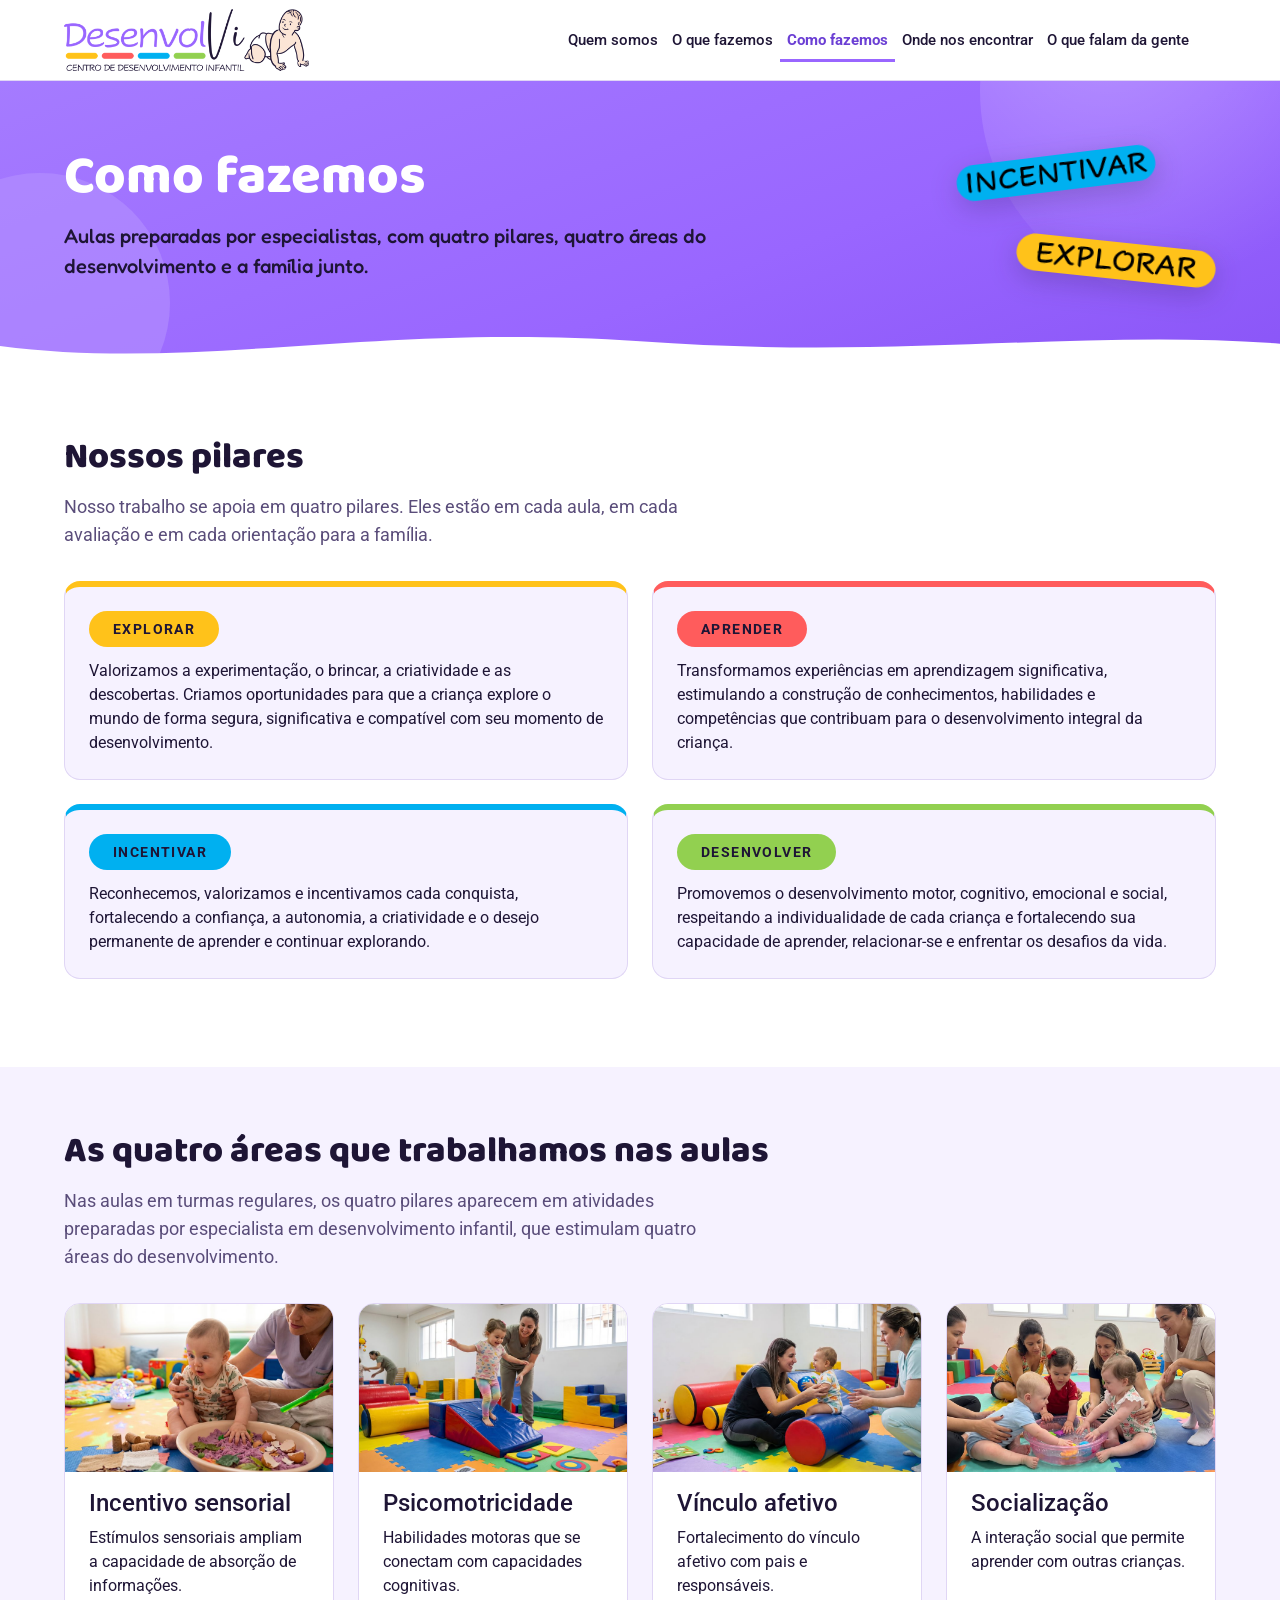
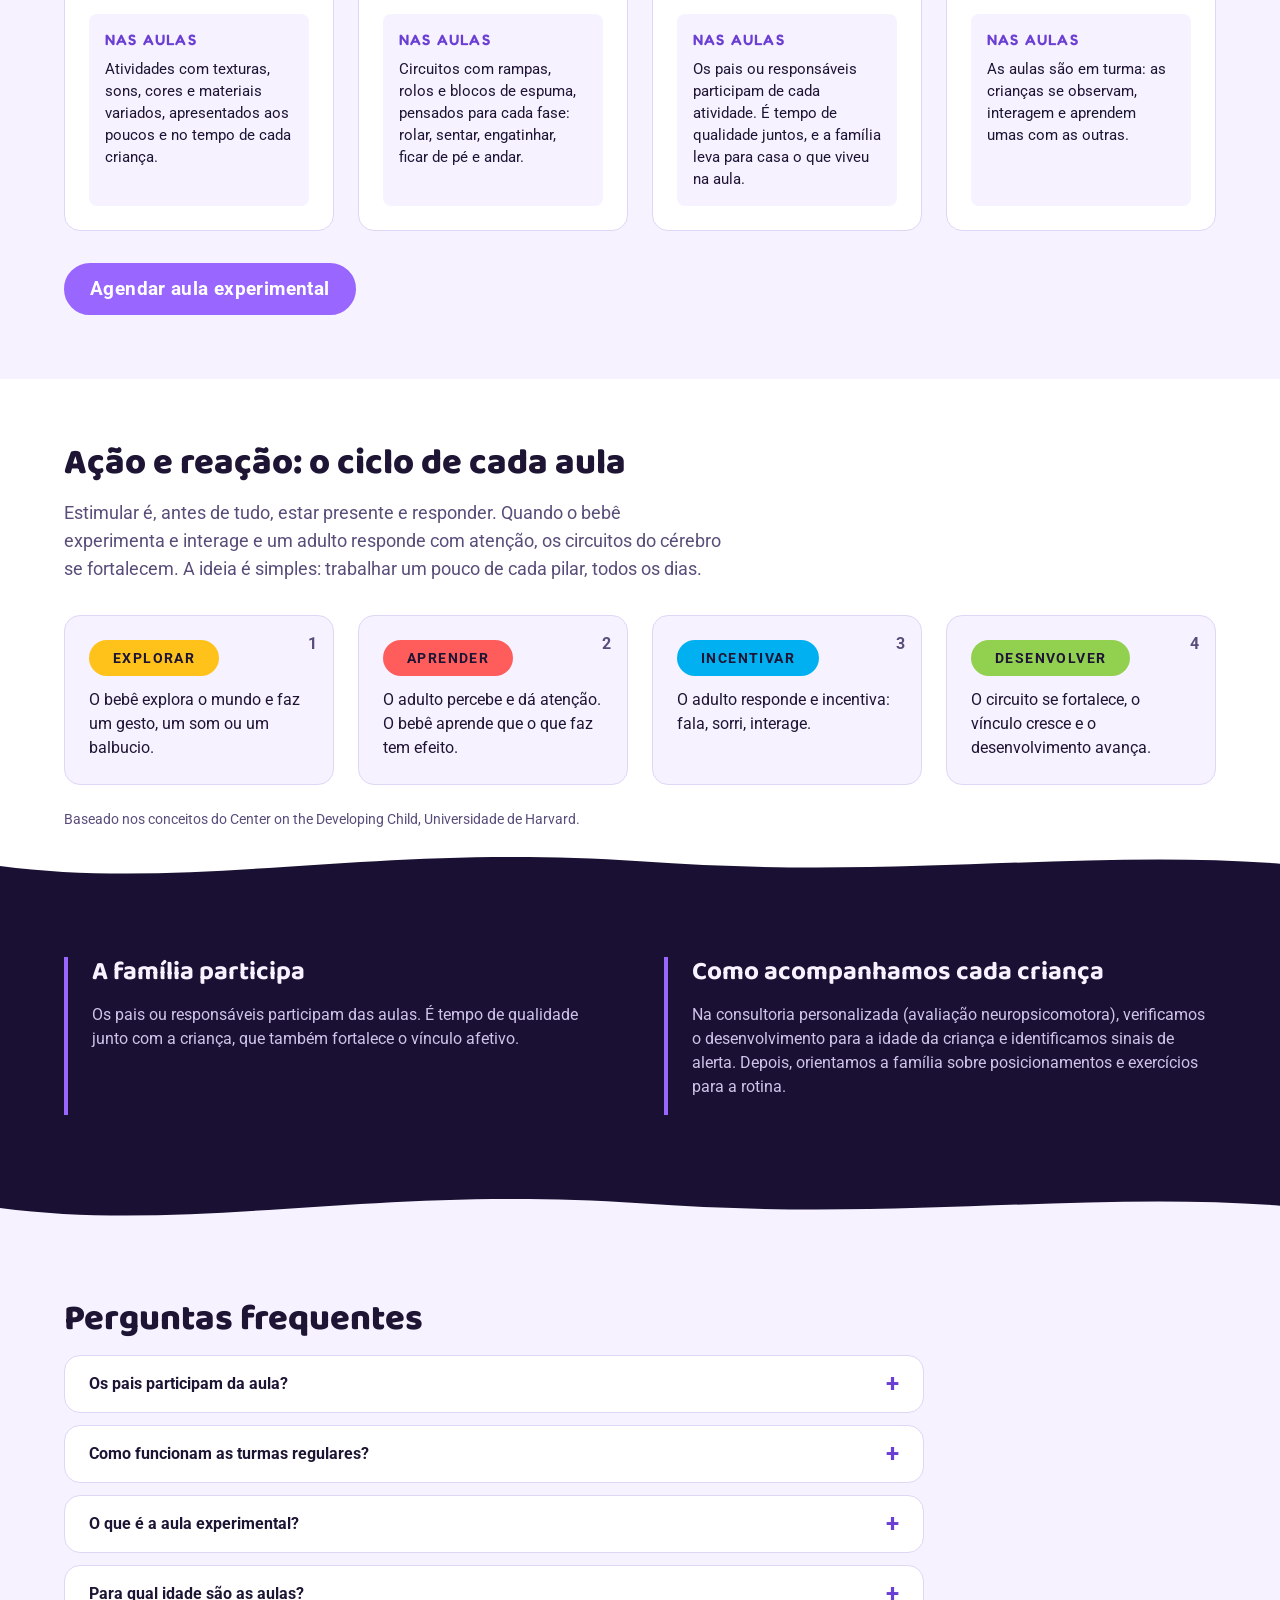
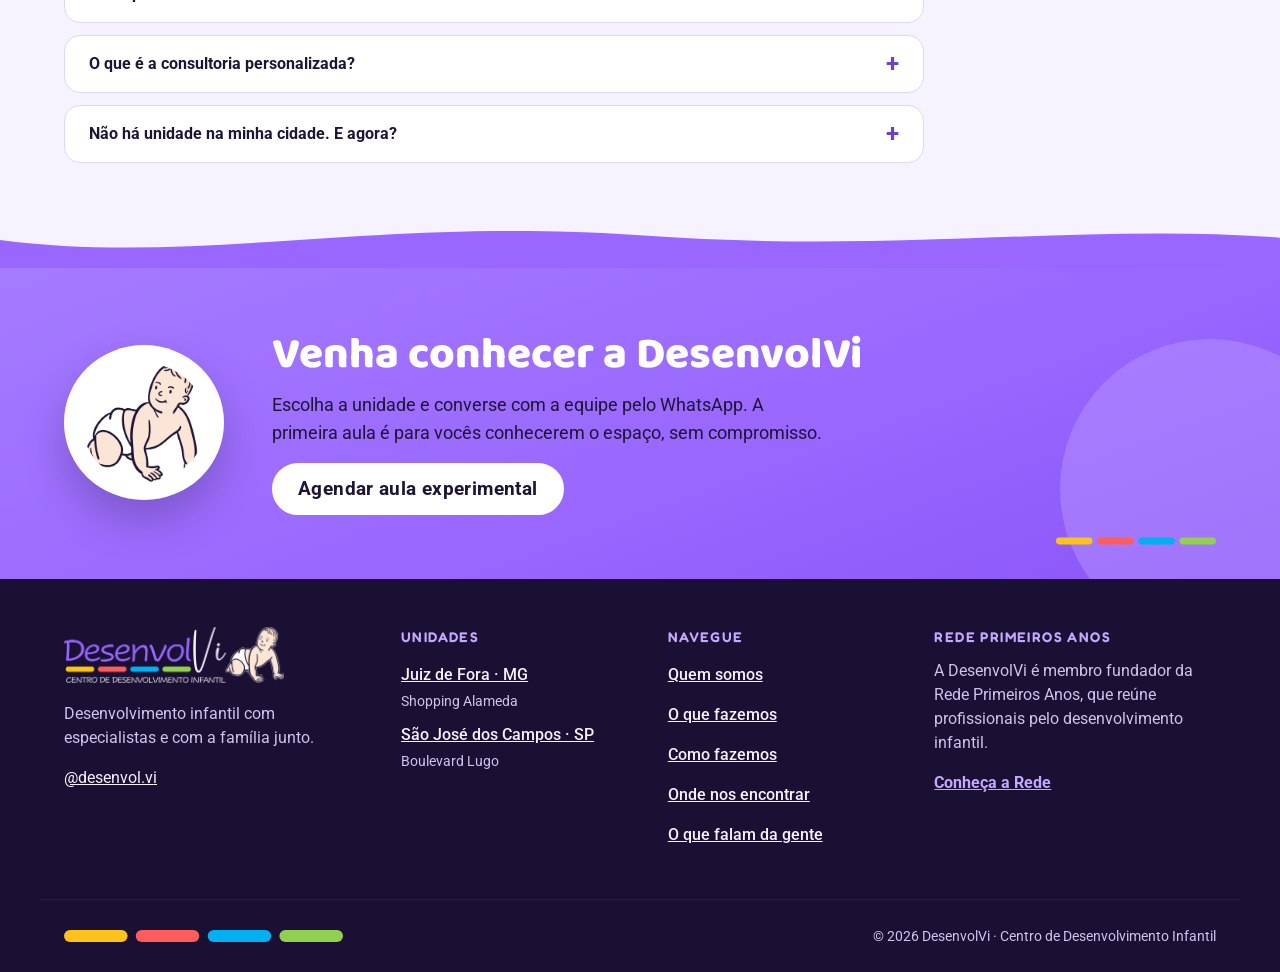
==== como-fazemos.html @ 63ca210c "Site da DesenvolVi: primeira publicação Páginas: início (abertura em vídeo, 1.000 dias, três ideias-" ====
<!doctype html>
<html lang="pt-BR">
<head>
<meta charset="utf-8">
<meta name="viewport" content="width=device-width, initial-scale=1">
<title>Como fazemos · DesenvolVi</title>
<meta name="description" content="Como são as aulas da DesenvolVi: os quatro pilares, as quatro áreas do desenvolvimento, o ciclo de ação e reação, a participação da família e as perguntas frequentes.">
<meta name="theme-color" content="#9966FF">
<meta property="og:type" content="website">
<meta property="og:locale" content="pt_BR">
<meta property="og:title" content="Como fazemos · DesenvolVi">
<meta property="og:description" content="Como são as aulas da DesenvolVi: os quatro pilares, as quatro áreas do desenvolvimento, o ciclo de ação e reação, a participação da família e as perguntas frequentes.">
<meta property="og:image" content="assets/img/icone-app-512.png">
<link rel="icon" href="assets/img/favicon.ico" sizes="any">
<link rel="icon" type="image/png" sizes="32x32" href="assets/img/favicon-32.png">
<link rel="apple-touch-icon" href="assets/img/apple-touch-icon.png">
<link rel="preload" href="assets/fonts/baloo-2-latin-800-normal.woff2" as="font" type="font/woff2" crossorigin>
<link rel="preload" href="assets/fonts/roboto-latin-400-normal.woff2" as="font" type="font/woff2" crossorigin>
<link rel="stylesheet" href="assets/css/style.css?v=3">
</head>
<body>
<a class="pular" href="#conteudo">Pular para o conteúdo</a>
<header class="site-header">
  <div class="wrap hd">
    <a class="marca" href="index.html" aria-label="DesenvolVi, Centro de Desenvolvimento Infantil, página inicial"><img src="assets/img/logo-desenvolvi.png" alt="DesenvolVi, Centro de Desenvolvimento Infantil" width="276" height="70"></a>
    <nav class="menu" id="menu" aria-label="Menu principal">
      <ul><li><a href="quem-somos.html">Quem somos</a></li><li><a href="index.html#servicos">O que fazemos</a></li><li><a href="como-fazemos.html" aria-current="page">Como fazemos</a></li><li><a href="index.html#unidades">Onde nos encontrar</a></li><li><a href="o-que-falam.html">O que falam da gente</a></li></ul>
      <a class="lnk-app" href="#" data-app hidden>Entrar no app</a>
    </nav>
    <div class="hd-acoes">
      <button class="menu-toggle" id="menu-toggle" type="button" aria-controls="menu" aria-expanded="false" aria-label="Abrir menu"><span></span><span></span><span></span></button>
    </div>
  </div>
</header>

<main id="conteudo">
  <section class="pg-topo lilas">
    <span class="decor" aria-hidden="true"><span class="bolha b1"></span><span class="bolha b2"></span></span>
    <div class="wrap pg-topo-in">
      <div>
        <h1>Como fazemos</h1>
        <p class="lead">Aulas preparadas por especialistas, com quatro pilares, quatro áreas do desenvolvimento e a família junto.</p>
      </div>
      <div class="pg-adesivos" aria-hidden="true">
        <img src="assets/img/pilulas/incentivar.svg" alt="" width="190" height="40">
        <img src="assets/img/pilulas/explorar.svg" alt="" width="190" height="40">
      </div>
    </div>
    <svg class="onda o-branco onda-base" viewBox="0 0 1440 96" preserveAspectRatio="none" aria-hidden="true" focusable="false"><path d="M0,48 C220,92 420,8 720,40 C1010,72 1220,18 1440,44 L1440,96 L0,96 Z" fill="currentColor"/></svg>
  </section>

  <section class="secao">
    <div class="wrap">
      <h2>Nossos pilares</h2>
      <p class="intro-sec">Nosso trabalho se apoia em quatro pilares. Eles estão em cada aula, em cada avaliação e em cada orientação para a família.</p>
      <div class="grade g2"><article class="cartao pilar-longo c-explorar"><h3><span class="pilula pl-explorar">EXPLORAR</span></h3><p>Valorizamos a experimentação, o brincar, a criatividade e as descobertas. Criamos oportunidades para que a criança explore o mundo de forma segura, significativa e compatível com seu momento de desenvolvimento.</p></article><article class="cartao pilar-longo c-aprender"><h3><span class="pilula pl-aprender">APRENDER</span></h3><p>Transformamos experiências em aprendizagem significativa, estimulando a construção de conhecimentos, habilidades e competências que contribuam para o desenvolvimento integral da criança.</p></article><article class="cartao pilar-longo c-incentivar"><h3><span class="pilula pl-incentivar">INCENTIVAR</span></h3><p>Reconhecemos, valorizamos e incentivamos cada conquista, fortalecendo a confiança, a autonomia, a criatividade e o desejo permanente de aprender e continuar explorando.</p></article><article class="cartao pilar-longo c-desenvolver"><h3><span class="pilula pl-desenvolver">DESENVOLVER</span></h3><p>Promovemos o desenvolvimento motor, cognitivo, emocional e social, respeitando a individualidade de cada criança e fortalecendo sua capacidade de aprender, relacionar-se e enfrentar os desafios da vida.</p></article></div>
    </div>
  </section>

  <section class="secao suave" id="areas">
    <div class="wrap">
      <h2>As quatro áreas que trabalhamos nas aulas</h2>
      <p class="intro-sec">Nas aulas em turmas regulares, os quatro pilares aparecem em atividades preparadas por especialista em desenvolvimento infantil, que estimulam quatro áreas do desenvolvimento.</p>
      <div class="grade g4 areas"><article class="cartao area"><figure class="area-foto" data-foto="sensorial"></figure><h3>Incentivo sensorial</h3><p>Estímulos sensoriais ampliam a capacidade de absorção de informações.</p><div class="nas-aulas"><p class="nas-aulas-tit">Nas aulas</p><p>Atividades com texturas, sons, cores e materiais variados, apresentados aos poucos e no tempo de cada criança.</p></div></article><article class="cartao area"><figure class="area-foto" data-foto="psicomotor"></figure><h3>Psicomotricidade</h3><p>Habilidades motoras que se conectam com capacidades cognitivas.</p><div class="nas-aulas"><p class="nas-aulas-tit">Nas aulas</p><p>Circuitos com rampas, rolos e blocos de espuma, pensados para cada fase: rolar, sentar, engatinhar, ficar de pé e andar.</p></div></article><article class="cartao area"><figure class="area-foto" data-foto="afetivo"></figure><h3>Vínculo afetivo</h3><p>Fortalecimento do vínculo afetivo com pais e responsáveis.</p><div class="nas-aulas"><p class="nas-aulas-tit">Nas aulas</p><p>Os pais ou responsáveis participam de cada atividade. É tempo de qualidade juntos, e a família leva para casa o que viveu na aula.</p></div></article><article class="cartao area"><figure class="area-foto" data-foto="social"></figure><h3>Socialização</h3><p>A interação social que permite aprender com outras crianças.</p><div class="nas-aulas"><p class="nas-aulas-tit">Nas aulas</p><p>As aulas são em turma: as crianças se observam, interagem e aprendem umas com as outras.</p></div></article></div>
      <p class="sec-acao"><a class="btn btn-primary" href="index.html#unidades" data-agendar="experimental" data-evento="cta_areas">Agendar aula experimental</a></p>
    </div>
  </section>

  <section class="secao">
    <div class="wrap">
      <h2>Ação e reação: o ciclo de cada aula</h2>
      <p class="intro-sec">Estimular é, antes de tudo, estar presente e responder. Quando o bebê experimenta e interage e um adulto responde com atenção, os circuitos do cérebro se fortalecem. A ideia é simples: trabalhar um pouco de cada pilar, todos os dias.</p>
      <ol class="ciclo"><li><span class="pilula pl-explorar">EXPLORAR</span><p>O bebê explora o mundo e faz um gesto, um som ou um balbucio.</p></li><li><span class="pilula pl-aprender">APRENDER</span><p>O adulto percebe e dá atenção. O bebê aprende que o que faz tem efeito.</p></li><li><span class="pilula pl-incentivar">INCENTIVAR</span><p>O adulto responde e incentiva: fala, sorri, interage.</p></li><li><span class="pilula pl-desenvolver">DESENVOLVER</span><p>O circuito se fortalece, o vínculo cresce e o desenvolvimento avança.</p></li></ol>
      <p class="fonte">Baseado nos conceitos do Center on the Developing Child, Universidade de Harvard.</p>
    </div>
  </section>

  <section class="escuro">
    <svg class="onda o-escuro onda-topo" viewBox="0 0 1440 96" preserveAspectRatio="none" aria-hidden="true" focusable="false"><path d="M0,48 C220,92 420,8 720,40 C1010,72 1220,18 1440,44 L1440,96 L0,96 Z" fill="currentColor"/></svg>
    <div class="wrap secao-in"><div class="grade g2 sem-cartao">
      <article>
        <h2 class="h3">A família participa</h2>
        <p>Os pais ou responsáveis participam das aulas. É tempo de qualidade junto com a criança, que também fortalece o vínculo afetivo.</p>
      </article>
      <article>
        <h2 class="h3">Como acompanhamos cada criança</h2>
        <p>Na consultoria personalizada (avaliação neuropsicomotora), verificamos o desenvolvimento para a idade da criança e identificamos sinais de alerta. Depois, orientamos a família sobre posicionamentos e exercícios para a rotina.</p>
      </article>
    </div></div>
    <svg class="onda o-suave onda-base" viewBox="0 0 1440 96" preserveAspectRatio="none" aria-hidden="true" focusable="false"><path d="M0,48 C220,92 420,8 720,40 C1010,72 1220,18 1440,44 L1440,96 L0,96 Z" fill="currentColor"/></svg>
  </section>

  <section class="secao suave">
    <div class="wrap">
      <h2>Perguntas frequentes</h2>
      <div class="faqs"><details class="faq"><summary>Os pais participam da aula?</summary><p>Sim. A proposta é tempo de qualidade da criança junto com seus pais ou responsáveis, o que também fortalece o vínculo afetivo.</p></details><details class="faq"><summary>Como funcionam as turmas regulares?</summary><p>São aulas em turmas, conduzidas por especialista em desenvolvimento infantil, que trabalham as quatro áreas: incentivo sensorial, psicomotricidade, vínculo afetivo e socialização. Fale com a unidade para saber turmas, dias e horários.</p></details><details class="faq"><summary>O que é a aula experimental?</summary><p>É a primeira aula, para vocês conhecerem o espaço, a especialista e a dinâmica das aulas antes de escolher a turma regular. Não há compromisso.</p></details><details class="faq"><summary>Para qual idade são as aulas?</summary><p>O foco é a primeira infância, com ênfase nos primeiros anos de vida. Fale com a unidade para saber as turmas disponíveis para a idade do seu filho.</p></details><details class="faq"><summary>O que é a consultoria personalizada?</summary><p>É a avaliação neuropsicomotora: verificamos se o desenvolvimento está de acordo com a idade da criança, identificamos sinais de alerta e orientamos a família sobre exercícios e posicionamentos para a rotina.</p></details><details class="faq"><summary>Não há unidade na minha cidade. E agora?</summary><p>Por enquanto, a DesenvolVi está nas cidades listadas em Onde nos encontrar. Fale com a gente pelo WhatsApp para saber das novidades.</p></details></div>
    </div>
  </section>

  <section class="cta-final lilas">
    <svg class="onda o-lilas onda-topo" viewBox="0 0 1440 96" preserveAspectRatio="none" aria-hidden="true" focusable="false"><path d="M0,48 C220,92 420,8 720,40 C1010,72 1220,18 1440,44 L1440,96 L0,96 Z" fill="currentColor"/></svg>
    <span class="decor" aria-hidden="true"><span class="bolha b3"></span></span>
    <div class="wrap cta-in">
      <img class="cta-bebe" src="assets/img/bebe.png" alt="" width="220" height="210" loading="lazy">
      <div>
        <h2>Venha conhecer a DesenvolVi</h2>
        <p>Escolha a unidade e converse com a equipe pelo WhatsApp. A primeira aula é para vocês conhecerem o espaço, sem compromisso.</p>
        <a class="btn btn-claro" href="index.html#unidades" data-agendar="experimental" data-evento="cta_final">Agendar aula experimental</a>
      </div>
      <img class="faixa cta-faixa" src="assets/img/faixa.svg" alt="" width="200" height="12">
    </div>
  </section>
</main>

<footer class="site-footer">
  <div class="wrap ft">
    <div class="ft-marca">
      <img src="assets/img/logo-desenvolvi-escuro.png" alt="DesenvolVi, Centro de Desenvolvimento Infantil" width="276" height="70" loading="lazy">
      <p>Desenvolvimento infantil com especialistas e com a família junto.</p>
      <p><a href="#" data-instagram data-usuario>Instagram</a></p>
    </div>
    <div>
      <h2 class="ft-tit">Unidades</h2>
      <ul class="ft-lista" data-unidades="rodape"></ul>
    </div>
    <div>
      <h2 class="ft-tit">Navegue</h2>
      <ul class="ft-lista"><li><a href="quem-somos.html">Quem somos</a></li><li><a href="index.html#servicos">O que fazemos</a></li><li><a href="como-fazemos.html">Como fazemos</a></li><li><a href="index.html#unidades">Onde nos encontrar</a></li><li><a href="o-que-falam.html">O que falam da gente</a></li></ul>
      <p><a href="#" data-app hidden>Entrar no app</a></p>
    </div>
    <div class="ft-rede">
      <h2 class="ft-tit">Rede Primeiros Anos</h2>
      <p>A DesenvolVi é membro fundador da Rede Primeiros Anos, que reúne profissionais pelo desenvolvimento infantil.</p>
      <p><a href="#" data-rede>Conheça a Rede</a></p>
    </div>
  </div>
  <div class="wrap ft-base">
    <img class="faixa" src="assets/img/faixa.svg" alt="" width="200" height="12">
    <p>© <span id="ano">2026</span> DesenvolVi · Centro de Desenvolvimento Infantil</p>
  </div>
</footer>

<dialog class="dlg" id="dlg-agendar" aria-labelledby="dlg-tit">
  <div class="dlg-caixa">
    <button class="dlg-fechar" type="button" data-fechar aria-label="Fechar">×</button>
    <h2 id="dlg-tit">Escolha a unidade</h2>
    <p>A conversa continua pelo WhatsApp.</p>
    <ul class="dlg-lista" id="dlg-unidades"></ul>
  </div>
</dialog>

<script src="assets/js/config.js?v=3"></script>
<script src="assets/js/app.js?v=3"></script>
</body>
</html>
---- assets/css/style.css ----
/* DesenvolVi — site público
   Cores, tipografia, espaços e componentes do Design System DesenvolVi v2.2 (tokens.json). */

/* Fontes na própria pasta do site (assets/fonts, licença OFL): funcionam em qualquer sistema,
   sem depender do Google Fonts. Roboto no texto; Baloo 2 nos títulos e na frase de abertura;
   Fredoka nos subtítulos (textos pequenos acima dos títulos) e no texto logo abaixo do título de cada página. */
@font-face{font-family:"Roboto";src:url(../fonts/roboto-latin-400-normal.woff2) format("woff2");font-weight:400;font-style:normal;font-display:swap}
@font-face{font-family:"Roboto";src:url(../fonts/roboto-latin-500-normal.woff2) format("woff2");font-weight:500;font-style:normal;font-display:swap}
@font-face{font-family:"Roboto";src:url(../fonts/roboto-latin-700-normal.woff2) format("woff2");font-weight:700;font-style:normal;font-display:swap}
@font-face{font-family:"Baloo 2";src:url(../fonts/baloo-2-latin-700-normal.woff2) format("woff2");font-weight:700;font-style:normal;font-display:swap}
@font-face{font-family:"Baloo 2";src:url(../fonts/baloo-2-latin-800-normal.woff2) format("woff2");font-weight:800;font-style:normal;font-display:swap}
@font-face{font-family:"Fredoka";src:url(../fonts/fredoka-latin-500-normal.woff2) format("woff2");font-weight:500;font-style:normal;font-display:swap}
@font-face{font-family:"Fredoka";src:url(../fonts/fredoka-latin-600-normal.woff2) format("woff2");font-weight:600;font-style:normal;font-display:swap}

:root{
  --brand:#9966FF; --brand-text:#6B3FD4; --on-brand:#1E1535;
  --action:#9966FF; --action-hover:#8A52F5; --action-active:#7A42E8; --on-action:#FFFFFF;
  --surface:#FFFFFF; --surface-soft:#F6F2FF; --surface-brand:#9966FF; --on-surface-brand:#1E1535;
  --ink:#1E1535; --ink-muted:#5A4D7A; --line:#E0D6F5; --line-strong:#857AA3; --focus:#6B3FD4;
  --explorar:#FFC21A; --aprender:#FF5C5C; --incentivar:#00B0F0; --desenvolver:#92D050; --on-pilula:#1E1535;
  --success:#1B6B3A; --danger:#B3261E;
  --space-1:4px; --space-2:8px; --space-3:12px; --space-4:16px; --space-5:24px; --space-6:32px; --space-7:48px; --space-8:64px;
  --radius-sm:8px; --radius-md:16px; --radius-lg:24px; --radius-pill:999px;
  --shadow-card:0 2px 10px 0 rgba(153,102,255,.20);
  --touch-min:44px; --content-max:1200px;
  --font:"Roboto",system-ui,-apple-system,"Segoe UI",sans-serif;
  --titulo:"Baloo 2","Roboto",system-ui,-apple-system,"Segoe UI",sans-serif;
  --subtitulo:"Fredoka","Roboto",system-ui,-apple-system,"Segoe UI",sans-serif;
  --dur-fast:120ms; --dur-base:200ms; --dur-slow:320ms; --ease:cubic-bezier(.2,0,0,1);
  --z-sticky:100; --z-nav:200; --z-modal:400;
  --hh:96px;
}
*,*::before,*::after{box-sizing:border-box}
[hidden]{display:none!important}
html{scroll-behavior:smooth;scroll-padding-top:calc(var(--hh) + 16px);-webkit-text-size-adjust:100%}
body{margin:0;background:var(--surface);color:var(--ink);font-family:var(--font);font-size:16px;line-height:24px;font-weight:400}
img{max-width:100%;height:auto}
a{color:var(--brand-text)}
a:hover{color:var(--ink)}
:where(a,button,summary,input,select,textarea,[tabindex]):focus-visible{outline:3px solid var(--focus);outline-offset:2px}
h1,h2,h3{font-family:var(--font);color:var(--ink);margin:0 0 var(--space-4)}
h1,.h1{font-size:44px;line-height:48px;font-weight:800}
.display{font-size:64px;line-height:66px;font-weight:800}
h2,.h2{font-size:36px;line-height:40px;font-weight:800}
h3,.h3{font-size:24px;line-height:30px;font-weight:500}
/* títulos em Baloo 2 (h3 e textos seguem em Roboto) */
h1,h2,.h1,.h2,.display{font-family:var(--titulo)}
h2.h3{font-family:var(--titulo);font-weight:700;font-size:26px;line-height:30px}
p{margin:0 0 var(--space-4)}
.lead{font-size:18px;line-height:28px;color:var(--ink-muted);max-width:62ch}
.sr{position:absolute;width:1px;height:1px;overflow:hidden;clip:rect(0 0 0 0);white-space:nowrap}
.wrap{width:100%;max-width:var(--content-max);margin:0 auto;padding:0 var(--space-5)}
.pular{position:absolute;left:var(--space-4);top:-60px;z-index:999;background:var(--ink);color:#fff;padding:var(--space-2) var(--space-4);border-radius:var(--radius-sm)}
.pular:focus{top:var(--space-2);color:#fff}
.ic{flex:none}

/* ---------- botões ---------- */
.btn{display:inline-flex;align-items:center;justify-content:center;gap:var(--space-2);min-height:var(--touch-min);min-width:var(--touch-min);padding:var(--space-3) var(--space-5);border:2px solid var(--action);border-radius:var(--radius-pill);background:var(--action);color:var(--on-action);font:700 19px/24px var(--font);letter-spacing:.02em;text-decoration:none;cursor:pointer;transition:background-color var(--dur-fast) var(--ease),border-color var(--dur-fast) var(--ease),color var(--dur-fast) var(--ease)}
.btn-primary:hover{background:var(--action-hover);border-color:var(--action-hover);color:var(--on-action)}
.btn-primary:active{background:var(--action-active);border-color:var(--action-active)}
.btn-sec{background:transparent;border-color:var(--line-strong);color:var(--brand-text)}
.btn-sec:hover{background:var(--action-hover);border-color:var(--action-hover);color:var(--on-action)}
.lnk{display:inline-flex;align-items:center;min-height:var(--touch-min);font-weight:700;color:var(--brand-text);text-decoration:none}
.lnk::after{content:"→";margin-left:var(--space-2);transition:transform var(--dur-fast) var(--ease)}
.lnk:hover::after{transform:translateX(3px)}

/* ---------- pílulas (componente do Design System) ---------- */
.pilula{display:inline-block;font:700 14px/20px var(--font);letter-spacing:.1em;text-transform:uppercase;color:var(--on-pilula);padding:var(--space-2) var(--space-5);border-radius:var(--radius-pill)}
.pl-explorar{background:var(--explorar)}.pl-aprender{background:var(--aprender)}.pl-incentivar{background:var(--incentivar)}.pl-desenvolver{background:var(--desenvolver)}

/* ---------- cartões e grades ---------- */
.cartao{background:var(--surface-soft);border:1px solid var(--line);border-radius:var(--radius-md);padding:var(--space-5)}
.suave .cartao{background:var(--surface)}
.grade{display:grid;gap:var(--space-5);list-style:none;margin:0 0 var(--space-5);padding:0}
.g2{grid-template-columns:repeat(2,minmax(0,1fr))}
.g3{grid-template-columns:repeat(3,minmax(0,1fr))}
.g4{grid-template-columns:repeat(4,minmax(0,1fr))}
.aviso{color:var(--ink-muted);background:var(--surface-soft);border:1px dashed var(--line-strong);border-radius:var(--radius-md);padding:var(--space-5);margin:0;grid-column:1/-1}

/* ---------- cabeçalho: logo e ações em cima, menu embaixo (desktop) ---------- */
.site-header{position:sticky;top:0;z-index:var(--z-sticky);background:var(--surface);border-bottom:1px solid var(--line)}
.hd{display:flex;flex-wrap:wrap;align-items:center;column-gap:var(--space-5);padding-top:var(--space-3)}
.marca{order:1;display:block;flex:none;line-height:0}
.marca img{height:70px;width:auto;transition:height var(--dur-base) var(--ease)}
.hd-acoes{order:2;margin-left:auto;display:flex;align-items:center;gap:var(--space-3);flex:none}
.menu{order:3;flex:1 0 100%;display:flex;align-items:center;gap:var(--space-4);margin-top:var(--space-3);border-top:1px solid var(--line);padding:var(--space-1) 0}
.menu ul{display:flex;flex-wrap:wrap;gap:var(--space-1);list-style:none;margin:0 0 0 calc(-1 * var(--space-3));padding:0}
.menu a{display:inline-flex;align-items:center;min-height:var(--touch-min);padding:0 var(--space-3);border-radius:var(--radius-pill);color:var(--ink);font-weight:500;font-size:16px;text-decoration:none;white-space:nowrap}
.menu a:hover{background:var(--surface-soft);color:var(--brand-text)}
.menu a[aria-current="page"]{color:var(--brand-text);font-weight:700;box-shadow:inset 0 -3px 0 var(--brand);border-radius:0}
.lnk-app{margin-left:auto;font-weight:700!important;color:var(--brand-text)!important}
.site-header.compacto .hd{padding-top:var(--space-2)}
.site-header.compacto .marca img{height:52px}
.site-header.compacto .menu{margin-top:var(--space-2)}
.menu-toggle{display:none;width:var(--touch-min);height:var(--touch-min);border:2px solid var(--line-strong);border-radius:var(--radius-sm);background:var(--surface);cursor:pointer;flex-direction:column;align-items:center;justify-content:center;gap:5px;padding:0}
.menu-toggle span{display:block;width:20px;height:2px;background:var(--ink);border-radius:2px;transition:transform var(--dur-base) var(--ease),opacity var(--dur-base) var(--ease)}
.menu-toggle[aria-expanded="true"] span:nth-child(1){transform:translateY(7px) rotate(45deg)}
.menu-toggle[aria-expanded="true"] span:nth-child(2){opacity:0}
.menu-toggle[aria-expanded="true"] span:nth-child(3){transform:translateY(-7px) rotate(-45deg)}

/* ---------- seções ---------- */
.secao{padding:var(--space-8) 0}
.suave{background:var(--surface-soft)}
.intro-sec{color:var(--ink-muted);font-size:18px;line-height:28px;max-width:66ch;margin-bottom:var(--space-6)}
.duas{display:grid;grid-template-columns:1.1fr .9fr;gap:var(--space-7);align-items:center}
.foto-red{margin:0;border-radius:var(--radius-lg);overflow:hidden;aspect-ratio:4/3;background:var(--surface-soft)}
.foto-red img{width:100%;height:100%;object-fit:cover;display:block}
.faixa{display:block;height:12px;width:auto}

/* topo das páginas internas */
.pg-topo{background:var(--surface-soft);padding:var(--space-8) 0 var(--space-7);position:relative}
.pg-topo h1{margin-bottom:var(--space-4)}
.pg-topo .lead{margin:0}
.pg-faixa{position:absolute;left:50%;bottom:-6px;transform:translateX(-50%)}

/* ---------- topo da página inicial ---------- */
.hero{background:linear-gradient(180deg,var(--surface) 0%,var(--surface-soft) 100%);padding:var(--space-8) 0 var(--space-8);overflow:hidden}
.hero-in{display:flex;align-items:center;gap:var(--space-7);flex-wrap:wrap}
.ht-text{flex:1 1 420px;min-width:0}
.sobre{font-weight:700;font-size:14px;line-height:20px;letter-spacing:.1em;text-transform:uppercase;color:var(--brand-text);margin-bottom:var(--space-3)}
.acoes{display:flex;flex-wrap:wrap;gap:var(--space-3);margin-top:var(--space-6)}
.ht-art{flex:1 1 380px;min-width:0;position:relative;display:flex;justify-content:center;padding:var(--space-4) 0}
.ht-frame{width:min(440px,100%);aspect-ratio:1;border-radius:50%;background:var(--surface-soft);overflow:hidden;border:8px solid var(--brand);box-shadow:0 28px 60px rgba(153,102,255,.28);display:flex;align-items:center;justify-content:center}
.ht-frame img{width:100%;height:100%;object-fit:cover;object-position:58% 50%}
.pill{position:absolute;width:clamp(130px,34%,180px);height:auto;filter:drop-shadow(0 8px 14px rgba(30,21,53,.18))}
.pill.p1{left:2%;top:6%;transform:rotate(-6deg)}
.pill.p2{right:0;top:18%;transform:rotate(5deg)}
.pill.p3{left:-2%;top:56%;transform:rotate(4deg)}
.pill.p4{right:3%;bottom:6%;transform:rotate(-5deg)}
.ht-frame.ht-play{cursor:pointer}
.ht-frame.ht-play:focus-visible{outline:4px solid var(--focus);outline-offset:6px}

/* pilares */
.pilares .pilar{display:flex;flex-direction:column;align-items:flex-start;gap:var(--space-3)}
.pilares .pilar p{margin:0}
.pilar-longo h3{margin-bottom:var(--space-3)}
.pilar-longo p{margin:0}

/* serviços */
.servico{display:flex;flex-direction:column;align-items:flex-start}
.servico p:not(.tag){color:var(--ink-muted);flex:1}
.servico .btn{margin-top:var(--space-2)}
.servico .lnk{margin-top:var(--space-2)}
.sv-acoes{display:flex;flex-wrap:wrap;align-items:center;column-gap:var(--space-5)}
.tag{font-weight:700;font-size:14px;line-height:20px;letter-spacing:.02em;color:var(--brand-text);margin-bottom:var(--space-2)}

/* áreas */
.area{padding:0;overflow:hidden}
.area h3,.area p{padding:0 var(--space-5)}
.area h3{margin-top:var(--space-4);margin-bottom:var(--space-2)}
.area-foto{margin:0;aspect-ratio:16/10;background:var(--surface-soft)}
.area-foto img{width:100%;height:100%;object-fit:cover;display:block}

/* passos */
.passos{list-style:none;margin:0;padding:0;display:grid;grid-template-columns:repeat(3,minmax(0,1fr));gap:var(--space-5);counter-reset:p}
.passos li{position:relative;padding:var(--space-5);border:1px solid var(--line);border-radius:var(--radius-md);background:var(--surface)}
.passos .n{display:inline-flex;align-items:center;justify-content:center;width:44px;height:44px;border-radius:50%;background:var(--brand);color:var(--on-brand);font-weight:700;font-size:20px;margin-bottom:var(--space-3)}
.passos h3{margin-bottom:var(--space-2)}
.passos p{margin:0;color:var(--ink-muted)}

/* ciclo ação e reação */
.ciclo{list-style:none;margin:0;padding:0;display:grid;grid-template-columns:repeat(4,minmax(0,1fr));gap:var(--space-5);counter-reset:c}
.ciclo li{counter-increment:c;background:var(--surface-soft);border:1px solid var(--line);border-radius:var(--radius-md);padding:var(--space-5);position:relative}
.ciclo li::before{content:counter(c);position:absolute;right:var(--space-4);top:var(--space-4);font-weight:700;color:var(--ink-muted)}
.ciclo .pilula{margin-bottom:var(--space-3)}
.ciclo p{margin:0}
.ciclo + .fonte{margin-top:var(--space-5)}
.fonte{font-size:14px;line-height:20px;color:var(--ink-muted);margin:0}

/* perguntas frequentes */
.faqs{display:grid;gap:var(--space-3);max-width:860px}
.faq{background:var(--surface);border:1px solid var(--line);border-radius:var(--radius-md);padding:0 var(--space-5)}
.faq summary{cursor:pointer;min-height:var(--touch-min);display:flex;align-items:center;justify-content:space-between;gap:var(--space-4);padding:var(--space-4) 0;font-weight:700;list-style:none}
.faq summary::-webkit-details-marker{display:none}
.faq summary::after{content:"+";font-size:24px;color:var(--brand-text);transition:transform var(--dur-base) var(--ease)}
.faq[open] summary::after{transform:rotate(45deg)}
.faq p{color:var(--ink-muted);padding-bottom:var(--space-4);margin:0}

/* unidades */
.unidade{display:flex;flex-direction:column;align-items:flex-start}
.un-nome{margin-bottom:var(--space-1)}
.un-uf{color:var(--ink-muted);font-weight:500}
.un-local{color:var(--ink-muted);margin-bottom:var(--space-3)}
.un-linha{margin-bottom:var(--space-2)}
.un-acoes{display:flex;flex-wrap:wrap;gap:var(--space-3);margin-top:var(--space-3)}

/* equipe */
.pessoa{display:flex;gap:var(--space-5);align-items:flex-start}
.pessoa .av{flex:none;width:96px;height:96px;border-radius:50%;background:var(--brand);color:var(--on-brand);display:flex;align-items:center;justify-content:center;font-weight:700;font-size:28px;object-fit:cover}
.pessoa h3{margin-bottom:var(--space-1)}
.apelido{color:var(--brand-text);font-weight:700;margin-bottom:var(--space-1)}
.cargo{color:var(--ink-muted);font-size:14px;line-height:20px;margin-bottom:var(--space-3)}
.pessoa p:last-child{margin:0}

.destaque-rede{max-width:820px}
.insta{display:flex;flex-direction:column;align-items:flex-start;max-width:820px}
.depo blockquote{margin:0 0 var(--space-3);font-size:18px;line-height:28px}
.depo figcaption{color:var(--ink-muted)}

/* chamada final */
.cta-final{display:flex;align-items:center;gap:var(--space-6);background:var(--surface-soft);border:1px solid var(--line);border-radius:var(--radius-lg);padding:var(--space-6) var(--space-7);position:relative;overflow:hidden}
.cta-final::after{content:"";position:absolute;left:0;right:0;top:0;height:6px;background:linear-gradient(90deg,var(--explorar) 0 25%,var(--aprender) 25% 50%,var(--incentivar) 50% 75%,var(--desenvolver) 75%)}
.cta-final img{flex:none;width:160px}
.cta-final h2{margin-bottom:var(--space-2)}
.cta-final p{color:var(--ink-muted)}

/* ---------- rodapé ---------- */
.site-footer{background:var(--surface-soft);border-top:1px solid var(--line);padding:var(--space-7) 0 var(--space-5);margin-top:0}
.ft{display:grid;grid-template-columns:1.3fr 1fr 1fr 1.2fr;gap:var(--space-6)}
.ft-marca img{height:56px;width:auto;margin-bottom:var(--space-3)}
.ft-tit{font-family:var(--font);font-weight:700;font-size:14px;line-height:20px;letter-spacing:.1em;text-transform:uppercase;color:var(--ink-muted);margin-bottom:var(--space-3)}
.ft-lista{list-style:none;margin:0 0 var(--space-3);padding:0}
.ft-lista li{margin-bottom:var(--space-2)}
.ft-lista a{display:inline-flex;align-items:center;min-height:32px;font-weight:500}
.ft-lista span{display:block;color:var(--ink-muted);font-size:14px;line-height:20px}
.ft-rede p{color:var(--ink-muted)}
.ft-rede a{font-weight:700}
.ft-base{display:flex;align-items:center;justify-content:space-between;gap:var(--space-4);border-top:1px solid var(--line);margin-top:var(--space-6);padding-top:var(--space-5);color:var(--ink-muted);font-size:14px}
.ft-base p{margin:0}

/* barra de agendamento (celular) */

/* ---------- janela "Agendar visita" ---------- */
.dlg{border:0;padding:0;border-radius:var(--radius-lg);max-width:min(460px,calc(100vw - 32px));width:100%;color:var(--ink);background:var(--surface);box-shadow:0 24px 60px rgba(30,21,53,.35)}
.dlg::backdrop{background:rgba(30,21,53,.55)}
.dlg[open]{animation:dlgEntra var(--dur-slow) var(--ease)}
@keyframes dlgEntra{from{opacity:0;transform:translateY(12px)}to{opacity:1;transform:none}}
.dlg-caixa{padding:var(--space-6);position:relative}
.dlg-caixa h2{font-size:24px;line-height:30px;margin-bottom:var(--space-2);padding-right:var(--space-7)}
.dlg-caixa>p{color:var(--ink-muted)}
.dlg-fechar{position:absolute;right:var(--space-4);top:var(--space-4);width:var(--touch-min);height:var(--touch-min);border:0;border-radius:50%;background:var(--surface-soft);color:var(--ink);font-size:28px;line-height:1;cursor:pointer}
.dlg-lista{list-style:none;margin:var(--space-4) 0 0;padding:0;display:grid;gap:var(--space-3)}
.dlg-un{width:100%;justify-content:flex-start;text-align:left;padding:var(--space-3) var(--space-5)}
.dlg-un span{display:flex;flex-direction:column}
.dlg-un small{font-size:14px;line-height:20px;font-weight:400;letter-spacing:0;opacity:.9}
.dlg-sua{margin:var(--space-1) 0 0 var(--space-5);font-size:14px;line-height:20px;color:var(--ink-muted)}

/* ---------- abertura em vídeo (página inicial) ---------- */
.abertura{display:none;position:fixed;inset:0;z-index:9999;background:#000;overflow:hidden}
.intro-on .abertura{display:block}
html.intro-lock{overflow:hidden}
.intro-bg{position:absolute;inset:-6%;background:center/cover no-repeat;filter:blur(26px) brightness(.65);transition:opacity .6s}
.intro-clip{position:fixed;left:0;top:0;width:100vw;height:100vh;height:100dvh;overflow:hidden;box-sizing:border-box;border:0 solid var(--brand);background:#000}
.intro-video{display:block;width:100%;height:100%;object-fit:cover;object-position:50% 50%}
@media (max-aspect-ratio:1/1){.intro-video{object-fit:contain}.intro-clip{background:transparent}}
.intro-ctrl{position:absolute;right:16px;bottom:16px;display:flex;gap:10px;z-index:2;transition:opacity .3s}
.intro-btn{display:inline-flex;align-items:center;gap:8px;min-height:44px;min-width:44px;justify-content:center;padding:0 18px;border:1px solid rgba(255,255,255,.55);border-radius:999px;background:rgba(0,0,0,.45);color:#fff;font:700 15px var(--font);cursor:pointer;backdrop-filter:blur(6px)}
.intro-btn:hover,.intro-btn:focus-visible{background:rgba(255,255,255,.22)}
#intro-som{padding:0}
#intro-som .som-on{display:none}
#intro-som[aria-pressed="true"] .som-on{display:inline}
#intro-som[aria-pressed="true"] .som-off{display:none}
.intro-btn .som-txt{display:none;font-weight:700;font-size:.95rem}
.intro-btn.pede-som .som-txt{display:inline}
#intro-som.pede-som{padding:0 16px 0 12px}
.intro-btn.pede-som{animation:somPulso 1.6s ease-in-out infinite}
@keyframes somPulso{0%,100%{box-shadow:0 0 0 0 rgba(255,194,26,0)}50%{box-shadow:0 0 0 6px rgba(255,194,26,.45)}}
.abertura.saindo{background:transparent;transition:background .9s ease}
.abertura.abrindo{transition:background .9s ease}
.abertura.saindo .intro-bg{opacity:0}
.abertura.saindo .intro-ctrl{opacity:0;pointer-events:none}
.intro-clip.fade{transition:transform .8s ease,opacity .8s ease;transform:scale(1.06);opacity:0}
@keyframes sTop{from{opacity:0;transform:translateY(-24px)}to{opacity:1;transform:none}}
@keyframes sUp{from{opacity:0;transform:translateY(28px)}to{opacity:1;transform:none}}
@keyframes sFade{from{opacity:0}to{opacity:1}}
.site-entra .site-header{animation:sTop .8s ease both .15s}
.site-entra .ht-text>*{animation:sUp .8s cubic-bezier(.2,.7,.2,1) both}
.site-entra .ht-text>*:nth-child(1){animation-delay:.3s}.site-entra .ht-text>*:nth-child(2){animation-delay:.42s}.site-entra .ht-text>*:nth-child(3){animation-delay:.54s}.site-entra .ht-text>*:nth-child(4){animation-delay:.66s}
.site-entra .ht-art .pill{animation:sFade .7s ease both 1s}

/* ---------- responsivo ---------- */
@media (max-width:1199px){
  .hd{padding:var(--space-3) var(--space-5);min-height:88px;position:relative}
  .menu{position:absolute;left:0;right:0;top:100%;background:var(--surface);border-top:1px solid var(--line);border-bottom:1px solid var(--line);box-shadow:0 12px 24px rgba(30,21,53,.12);flex-direction:column;align-items:stretch;gap:0;padding:var(--space-3) var(--space-5) var(--space-5);margin:0;display:none;max-height:calc(100vh - var(--hh));overflow:auto}
  .menu.aberto{display:flex}
  .menu ul{flex-direction:column;gap:0;margin:0}
  .menu a{min-height:48px;padding:0 var(--space-3);border-radius:var(--radius-sm)}
  .menu a[aria-current="page"]{box-shadow:inset 3px 0 0 var(--brand);background:var(--surface-soft)}
  .lnk-app{margin-left:0}
  .menu-toggle{display:inline-flex}
  .site-header.compacto .hd{padding-top:var(--space-2);padding-bottom:var(--space-2);min-height:68px}
}
@media (max-width:991px){
  .g4{grid-template-columns:repeat(2,minmax(0,1fr))}
  .g3{grid-template-columns:1fr}
  .ciclo{grid-template-columns:repeat(2,minmax(0,1fr))}
  .ft{grid-template-columns:1fr 1fr}
  .duas{grid-template-columns:1fr;gap:var(--space-6)}
}
@media (max-width:767px){
  .wrap{padding:0 var(--space-4)}
  .display{font-size:44px;line-height:46px}
  h1,.h1{font-size:36px;line-height:40px}
  h2,.h2{font-size:30px;line-height:34px}
  h3,.h3{font-size:20px;line-height:26px}
  h2.h3{font-size:24px;line-height:28px}
  .secao{padding:var(--space-7) 0}
  .pg-topo{padding:var(--space-7) 0 var(--space-6)}
  .hero{padding:var(--space-6) 0 var(--space-7)}
  .g2,.passos{grid-template-columns:1fr}
  .cta-final{flex-direction:column;align-items:flex-start;padding:var(--space-6) var(--space-5)}
  .cta-final img{width:120px}
  .pessoa{flex-direction:column}
  .ft-base{flex-direction:column;align-items:flex-start}
}
@media (max-width:699px){
  .hd{min-height:72px;padding-left:var(--space-4);padding-right:var(--space-4)}
  .marca img{height:52px}
  .site-header.compacto .hd{min-height:64px}
  .site-header.compacto .marca img{height:46px}
  .ht-art .pill{width:34%}
  .acoes .btn{flex:1 1 auto}
}
@media (max-width:480px){
  .g4,.ciclo,.ft{grid-template-columns:1fr}
}
@media (prefers-reduced-motion:reduce){
  html{scroll-behavior:auto}
  *,*::before,*::after{animation-duration:.01ms!important;animation-iteration-count:1!important;transition-duration:.01ms!important}
  .abertura:not(.manual){display:none!important}
}

/* ==========================================================================
   v2 — faixas lilás e escuras, ondas e elementos da marca
   Texto sobre o lilás: escuro (on-surface-brand, 4,7:1); branco só em títulos grandes (3,7:1, texto grande).
   Faixa escura: superfície do tema escuro (#1A1033) com o texto claro do tema escuro.
   ========================================================================== */
:root{--escuro:#1A1033;--escuro-soft:#2A1B4F;--escuro-ink:#F6F2FF;--escuro-muted:#CFC3EA;--escuro-link:#C4A8FF;--lilas-claro:#B794FF}
html,body{overflow-x:clip}

/* ondas entre faixas */
.onda{display:block;position:absolute;left:0;width:100%;height:56px;pointer-events:none;z-index:1}
.onda-base{bottom:-1px}
.onda-topo{top:1px;transform:translateY(-100%)}
.o-branco{color:var(--surface)}.o-suave{color:var(--surface-soft)}.o-lilas{color:var(--brand)}.o-escuro{color:var(--escuro)}

/* faixa lilás */
.lilas{background:var(--brand);color:var(--on-surface-brand);position:relative}
.lilas h1,.lilas h2{color:#fff}
.lilas p,.lilas .lead{color:var(--on-surface-brand)}
.lilas a:not(.btn){color:var(--on-surface-brand)}
.lilas .sobre{color:var(--on-surface-brand)}
.bolha{position:absolute;border-radius:50%;pointer-events:none;z-index:0}
.bolha.b1{width:420px;height:420px;right:-120px;top:-160px;background:radial-gradient(circle at 30% 30%,rgba(255,255,255,.28),rgba(255,255,255,0) 70%)}
.bolha.b2{width:260px;height:260px;left:-90px;bottom:-60px;background:var(--lilas-claro);opacity:.55}
.bolha.b3{width:300px;height:300px;right:-80px;bottom:-120px;background:var(--lilas-claro);opacity:.5}
.bolha.b4{width:18px;height:18px;left:46%;top:18%;background:var(--explorar);box-shadow:120px 260px 0 -4px var(--aprender),-380px 340px 0 -6px var(--incentivar),40px 420px 0 -2px var(--desenvolver)}
.lilas .wrap,.escuro .wrap{position:relative;z-index:2}

/* botões sobre o lilás */
.btn-claro{background:#fff;border-color:#fff;color:var(--ink)}
.btn-claro:hover{background:var(--ink);border-color:var(--ink);color:#fff}
.btn-contorno{background:transparent;border-color:var(--ink);color:var(--ink)}
.btn-contorno:hover{background:var(--ink);border-color:var(--ink);color:#fff}

/* topo da página inicial em lilás */
.hero.lilas{background:linear-gradient(160deg,#A57BFF 0%,var(--brand) 55%,#8A55F7 100%);padding:var(--space-8) 0 calc(var(--space-8) + 40px)}
.hero.lilas .sobre{letter-spacing:.12em}
.hero.lilas .display{color:#fff;text-shadow:0 2px 0 rgba(30,21,53,.12)}
.hero.lilas .ht-frame{border-color:#fff;box-shadow:0 30px 70px rgba(30,21,53,.35);background:var(--lilas-claro)}

/* topo das páginas internas em lilás */
.pg-topo.lilas{background:linear-gradient(160deg,#A57BFF 0%,var(--brand) 60%,#8A55F7 100%);padding:var(--space-8) 0 calc(var(--space-8) + 24px);overflow:hidden}
.pg-topo-in{display:flex;align-items:center;justify-content:space-between;gap:var(--space-6)}
.pg-topo.lilas h1{color:#fff;font-size:54px;line-height:56px}
.pg-adesivos{position:relative;flex:none;width:260px;height:140px}
.pg-adesivos img{position:absolute;width:200px;height:auto;filter:drop-shadow(0 8px 14px rgba(30,21,53,.22))}
.pg-adesivos img:first-child{left:0;top:10px;transform:rotate(-7deg)}
.pg-adesivos img:last-child{right:0;bottom:6px;transform:rotate(6deg)}
.pg-topo .bolha.b1{top:-200px}

/* faixa escura */
.escuro{background:var(--escuro);color:var(--escuro-ink);position:relative}
.escuro .secao-in{padding:var(--space-8) var(--space-5) calc(var(--space-8) + 32px)}
.escuro h2,.escuro h3{color:var(--escuro-ink)}
.escuro p{color:var(--escuro-muted)}
.escuro a:not(.btn){color:var(--escuro-link)}
.escuro .lnk{color:var(--escuro-link)}
.numero{font-weight:700;font-size:20px;line-height:24px;color:var(--escuro-link)!important;margin-bottom:var(--space-2);letter-spacing:.04em;text-transform:uppercase}
.numero span{display:block;font-family:var(--titulo);font-weight:800;font-size:104px;line-height:96px;letter-spacing:-.01em;background:linear-gradient(90deg,var(--explorar),var(--aprender) 35%,var(--incentivar) 68%,var(--desenvolver));-webkit-background-clip:text;background-clip:text;color:transparent}
.foto-red.anel{border:8px solid var(--brand);box-shadow:0 0 0 8px rgba(153,102,255,.25)}
.rede-in{max-width:820px}
.sem-cartao{gap:var(--space-7)}
.sem-cartao article{border-left:4px solid var(--brand);padding-left:var(--space-5)}

/* pilares com cor */
.pilar,.pilar-longo{border-top:6px solid var(--line);background:var(--surface)}
.c-explorar{border-top-color:var(--explorar)}.c-aprender{border-top-color:var(--aprender)}.c-incentivar{border-top-color:var(--incentivar)}.c-desenvolver{border-top-color:var(--desenvolver)}
.pilares .pilar{box-shadow:var(--shadow-card)}
.pilar-longo{background:var(--surface-soft)}

/* serviços com foto */
.servico{padding:0;overflow:hidden;background:var(--surface)}
.servico>*:not(.sv-foto){margin-left:var(--space-5);margin-right:var(--space-5)}
.servico .tag{margin-top:var(--space-5)}
.servico>:last-child{margin-bottom:var(--space-5)}
.sv-foto{margin:0;aspect-ratio:16/9;background:var(--surface-soft)}
.sv-foto img{width:100%;height:100%;object-fit:cover;display:block}

/* passos com as cores dos pilares e linha ligando */
.passos.cores{position:relative}
.passos.cores li{border:0;background:transparent;padding:0 var(--space-3) 0 0}
.passos.cores .n{width:56px;height:56px;font-size:24px;color:var(--on-pilula);position:relative;z-index:1}
.passos.cores li:nth-child(1) .n{background:var(--explorar)}
.passos.cores li:nth-child(2) .n{background:var(--aprender)}
.passos.cores li:nth-child(3) .n{background:var(--incentivar)}
.passos.cores::before{content:"";position:absolute;left:28px;right:33%;top:27px;border-top:3px dashed var(--line-strong);z-index:0}

/* chamada final em faixa lilás */
.cta-final.lilas{display:block;border:0;border-radius:0;padding:var(--space-8) 0 var(--space-8);margin-top:56px;background:linear-gradient(160deg,#A57BFF 0%,var(--brand) 60%,#8A55F7 100%);overflow:visible}
.cta-final.lilas::after{display:none}
.cta-in{display:flex;align-items:center;gap:var(--space-7)}
.cta-in h2{color:#fff;font-size:44px;line-height:48px;margin-bottom:var(--space-3)}
.cta-in p{color:var(--on-surface-brand);font-size:18px;line-height:28px;max-width:56ch}
.cta-bebe{flex:none;width:220px;background:#fff;border-radius:50%;padding:18px;box-shadow:0 20px 40px rgba(30,21,53,.25)}
.cta-faixa{position:absolute;right:var(--space-5);bottom:calc(-1 * var(--space-6))}
.cta-final .bolha.b3{bottom:-60px}
.cta-final{overflow:hidden}

/* unidades com mapa */
.unidade.com-mapa{padding:0;overflow:hidden;background:var(--surface)}
.unidade.com-mapa{display:flex;flex-direction:column}
/* mapa e fachada centralizados no cartão, com a largura do conteúdo (mais de 80% do cartão) */
.un-mapas{align-self:stretch;margin:auto var(--space-5) var(--space-5);display:grid;gap:var(--space-4)}
.un-mapa{width:100%;aspect-ratio:4/3;background:var(--surface-soft);border-radius:var(--radius-sm);overflow:hidden;border:1px solid var(--line)}
.un-mapa iframe{display:block;width:100%;height:100%;border:0}
.un-info{padding:var(--space-5)}
.unidade:not(.com-mapa) .un-info{padding:0}

/* avaliações */
.avaliacoes-widget{min-height:120px}

/* rodapé escuro */
.site-footer{background:var(--escuro);border-top:0;color:var(--escuro-muted)}
.site-footer .ft-tit{color:var(--escuro-link)}
.site-footer a{color:var(--escuro-ink)}
.site-footer a:hover{color:var(--escuro-link)}
.site-footer .ft-lista span,.site-footer .ft-rede p,.site-footer p{color:var(--escuro-muted)}
.site-footer .ft-rede a{color:var(--escuro-link)}
.ft-base{border-top-color:var(--escuro-soft)}
.cta-final.lilas+.site-footer,.lilas+.site-footer{margin-top:0}

@media (max-width:991px){
  .pg-adesivos{display:none}
  .cta-in{flex-direction:column;align-items:flex-start}
  .cta-bebe{width:150px}
  .passos.cores::before{display:none}
}
@media (max-width:767px){
  .onda{height:32px}
  .hero.lilas{padding:var(--space-6) 0 calc(var(--space-7) + 24px)}
  .pg-topo.lilas{padding:var(--space-7) 0 calc(var(--space-7) + 16px)}
  .pg-topo.lilas h1{font-size:40px;line-height:42px}
  .numero span{font-size:80px;line-height:76px}
  .escuro .secao-in{padding:var(--space-7) var(--space-4) calc(var(--space-7) + 24px)}
  .cta-in h2{font-size:34px;line-height:38px}
  .cta-final.lilas{padding:var(--space-7) 0;margin-top:32px}
  .bolha.b1{width:280px;height:280px}
  .passos.cores li{padding:0}
}
/* decoração presa dentro da faixa (a onda de cima pode sair da faixa) */
.decor{position:absolute;inset:0;overflow:hidden;pointer-events:none;z-index:0}
.cta-final{overflow:visible}
.pg-topo.lilas{overflow:visible}
@media (max-width:991px){.bolha.b4{display:none}}
.rede-in{max-width:var(--content-max)}
.rede-in>p{max-width:62ch}
/* faixa escura seguida da chamada lilás: sem a onda branca entre as duas */
.escuro:has(+ .cta-final) .onda-base{display:none}
.escuro + .cta-final.lilas{margin-top:0}

/* cabeçalho em uma linha só: logo, menu e botão (a partir de 1200 px) */
@media (min-width:1200px){
  .hd{flex-wrap:nowrap;padding-top:var(--space-2);padding-bottom:var(--space-2);min-height:80px;column-gap:var(--space-4)}
  .marca img{height:62px}
  .menu{order:2;flex:0 1 auto;margin:0 0 0 auto;border-top:0;padding:0;gap:var(--space-2)}
  .menu ul{margin:0;gap:0;flex-wrap:nowrap}
  .menu{flex:0 0 auto}
  .menu a{font-size:15px;padding:0 7px}
  .menu a[aria-current="page"]{box-shadow:inset 0 -3px 0 var(--brand)}
  .lnk-app{margin-left:var(--space-2)}
  .hd-acoes{order:3;margin-left:var(--space-1)}
  .site-header.compacto .hd{min-height:64px;padding-top:var(--space-1);padding-bottom:var(--space-1)}
  .site-header.compacto .marca img{height:50px}
  .site-header.compacto .menu{margin-top:0}
}

/* ==========================================================================
   Três ideias-chave (página inicial) e dia a dia (O que fazemos)
   ========================================================================== */
.ideias .ideia{display:flex;flex-direction:column;align-items:flex-start}
.ideia .n{display:inline-flex;align-items:center;justify-content:center;width:48px;height:48px;border-radius:50%;font:800 26px/1 var(--titulo);color:var(--on-pilula);margin-bottom:var(--space-4)}
.ideia:nth-child(1) .n{background:var(--explorar)}
.ideia:nth-child(2) .n{background:var(--aprender)}
.ideia:nth-child(3) .n{background:var(--incentivar)}
.ideia h3{margin-bottom:var(--space-3)}
.ideia p{color:var(--ink-muted)}
.ideia .ideia-dv{margin:auto 0 0;padding-top:var(--space-4);border-top:1px solid var(--line);color:var(--ink);width:100%}
.ideia-dv strong{color:var(--brand-text)}
#ciencia .fonte{margin-top:var(--space-5)}
.links-sec{display:flex;flex-wrap:wrap;column-gap:var(--space-6);margin:var(--space-2) 0 0}

/* quatro áreas com as dicas para casa */
.areas .area{display:flex;flex-direction:column}
.nas-aulas{margin:0 var(--space-5) var(--space-5);padding:var(--space-4);border-radius:var(--radius-sm);background:var(--surface);flex:1}
.suave .nas-aulas{background:var(--surface-soft)}
.area .nas-aulas p{padding:0;margin:0;font-size:15px;line-height:22px;color:var(--ink)}
.area .nas-aulas .nas-aulas-tit{font-weight:700;font-size:14px;line-height:20px;letter-spacing:.08em;text-transform:uppercase;color:var(--brand-text);margin:0 0 var(--space-2)}
.sec-acao{margin:var(--space-6) 0 0}

/* cuidados do dia a dia */
.sobre-alerta{color:var(--danger)}
.cuidado{border-top:6px solid var(--aprender)}
.cuidado h3{margin-bottom:var(--space-3)}
.cuidado p{color:var(--ink-muted)}
.cuidado .na-pratica{color:var(--ink);margin:0}
.telas{margin:var(--space-6) 0 var(--space-5);padding:var(--space-5);border:1px solid var(--line);border-radius:var(--radius-md);background:var(--surface-soft)}
.telas h3{margin-bottom:var(--space-4)}
.telas-faixas{display:grid;grid-template-columns:repeat(2,minmax(0,1fr));gap:var(--space-4);margin-bottom:var(--space-4)}
.telas-faixas p{margin:0;background:var(--surface);border-radius:var(--radius-sm);border-left:4px solid var(--incentivar);padding:var(--space-4);color:var(--ink-muted)}
.telas-faixas .idade{display:block;font-weight:700;font-size:14px;line-height:20px;letter-spacing:.08em;text-transform:uppercase;color:var(--brand-text)}
.telas-faixas strong{display:block;font-size:20px;line-height:28px;color:var(--ink)}
.telas .telas-nota{margin:0;color:var(--ink-muted)}
.suave .telas{background:var(--surface)}
.fonte.fonte-aviso{margin-top:var(--space-2);font-weight:500;color:var(--ink)}
@media (min-width:1200px){.areas .area>p{min-height:72px}}
.gancho{display:flex;align-items:center;justify-content:space-between;gap:var(--space-6);margin-top:var(--space-6);background:var(--surface-soft);border:2px solid var(--brand)}
.gancho h3{margin-bottom:var(--space-2)}
.gancho p{margin:0;color:var(--ink-muted)}
.gancho .btn{flex:none}
@media (max-width:767px){
  .telas-faixas{grid-template-columns:1fr}
  .gancho{flex-direction:column;align-items:flex-start;gap:var(--space-4)}
  .ideia .n{width:44px;height:44px;font-size:24px}
}
/* faixa clara seguida da chamada lilás: a onda lilás entra direto na faixa, sem a tira branca */
.suave + .cta-final.lilas{margin-top:0}
.suave:has(+ .cta-final){padding-bottom:calc(var(--space-8) + 40px)}
@media (max-width:767px){.suave:has(+ .cta-final){padding-bottom:calc(var(--space-7) + 24px)}}

/* abertura da página inicial: texto, figura e o botão depois da figura (no celular fica abaixo da foto) */
.hero-in{display:grid;grid-template-columns:minmax(0,1fr) minmax(0,1fr);grid-template-rows:1fr auto auto 1fr;grid-template-areas:". arte" "texto arte" "acoes arte" ". arte";column-gap:var(--space-7);row-gap:0;align-items:center}
.hero-in>.ht-text{grid-area:texto;align-self:end}
.hero-in>.ht-art{grid-area:arte}
.hero-in>.acoes{grid-area:acoes;align-self:start;margin-top:var(--space-6)}
.hero.lilas .lead{font-family:"Fredoka",var(--font);font-weight:500;font-size:21px;line-height:31px;color:var(--on-surface-brand);max-width:34ch;margin-bottom:0}
.site-entra .hero-in>.acoes{animation:sUp .8s cubic-bezier(.2,.7,.2,1) both .66s}
@media (max-width:899px){
  .hero-in{grid-template-columns:1fr;grid-template-rows:auto;grid-template-areas:"texto" "arte" "acoes";row-gap:var(--space-4)}
  .hero-in>.acoes{margin-top:0}
  .hero.lilas .lead{max-width:none}
}
@media (max-width:767px){
  .hero.lilas .lead{font-size:19px;line-height:28px}
}

/* subtítulos em Fredoka: textos pequenos acima dos títulos, selos dos cartões e títulos do rodapé */
.sobre,.tag,.nas-aulas-tit,.telas-faixas .idade,.ft-tit{font-family:var(--subtitulo);font-weight:600}
.sobre{font-size:15px;letter-spacing:.09em}
.area .nas-aulas .nas-aulas-tit,.telas-faixas .idade{font-size:15px}
.pg-topo.lilas .lead{font-family:var(--subtitulo);font-weight:500;font-size:20px;line-height:30px}
@media (max-width:767px){.pg-topo.lilas .lead{font-size:18px;line-height:27px}}
/* faixa com onda embaixo (página inicial: Onde nos encontrar, antes do rodapé escuro) */
.secao.com-onda{position:relative;padding-bottom:calc(var(--space-8) + 56px)}
@media (max-width:767px){.secao.com-onda{padding-bottom:calc(var(--space-7) + 32px)}}

/* Quem somos: Parte de algo maior, com a Rede e a Bebêminhada lado a lado */
.sub-destaque{font-family:var(--subtitulo);font-weight:500;font-size:21px;line-height:31px;color:var(--ink);max-width:56ch}
.parceria{display:flex;flex-direction:column;align-items:flex-start}
.parceria h3{margin-bottom:var(--space-3)}
.parceria p{flex:1;color:var(--ink-muted)}
.parceria .btn{margin-top:var(--space-2)}
@media (max-width:767px){.sub-destaque{font-size:19px;line-height:28px}}
.parceria h3{margin-bottom:var(--space-1)}
.parceria .parceria-sub{flex:none;font-family:var(--subtitulo);font-weight:600;font-size:17px;line-height:24px;color:var(--brand-text);margin-bottom:var(--space-3)}
/* logos no lugar dos títulos dos cartões (o nome fica no texto alternativo da imagem) */
.parceria .parceria-logo{margin:0 0 var(--space-4)}
.parceria-logo img{display:block;height:72px;width:auto;max-width:100%}
@media (max-width:767px){.parceria-logo img{height:60px}}
/* Quem somos: formação da Tia Vivi */
.formacao{list-style:none;padding:0;margin:var(--space-4) 0}
.formacao li{position:relative;padding-left:22px;margin-bottom:var(--space-3)}
.formacao li:last-child{margin-bottom:0}
.formacao li::before{content:"";position:absolute;left:2px;top:9px;width:9px;height:9px;border-radius:50%;background:var(--brand)}
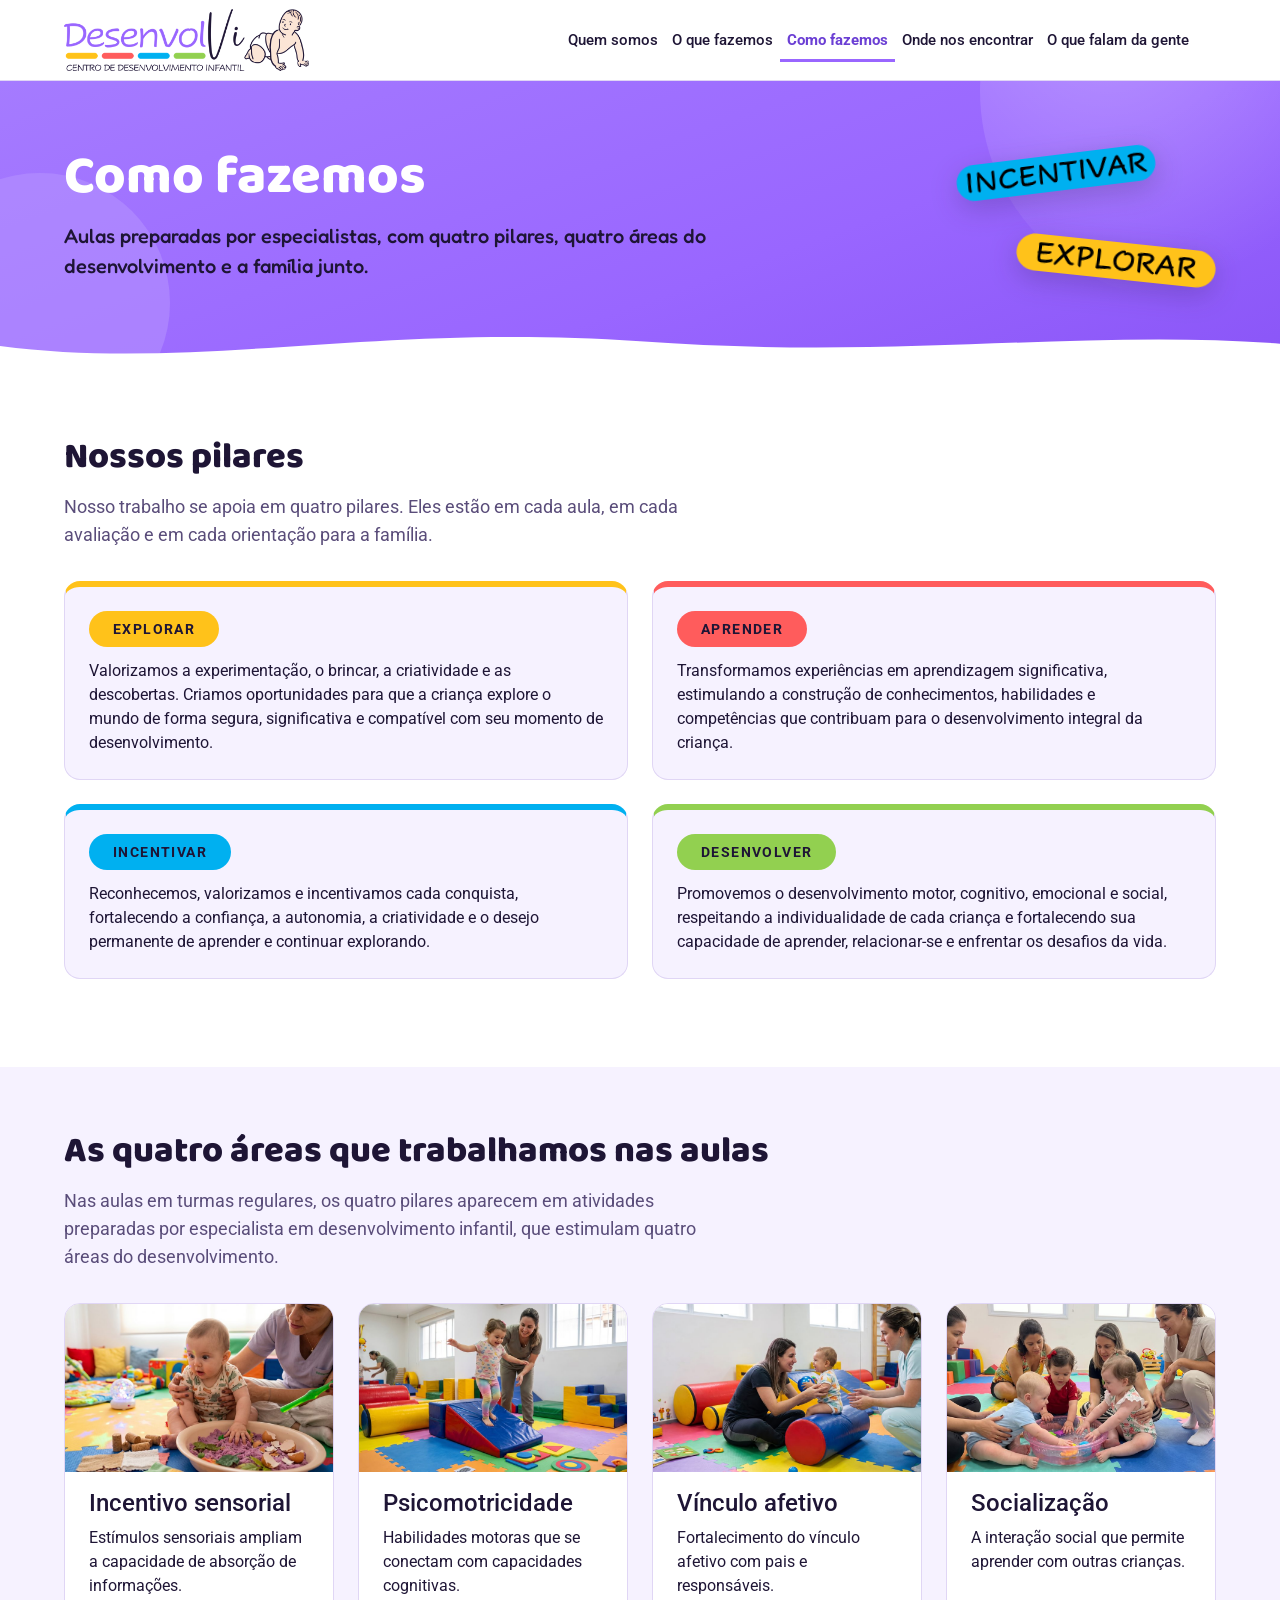
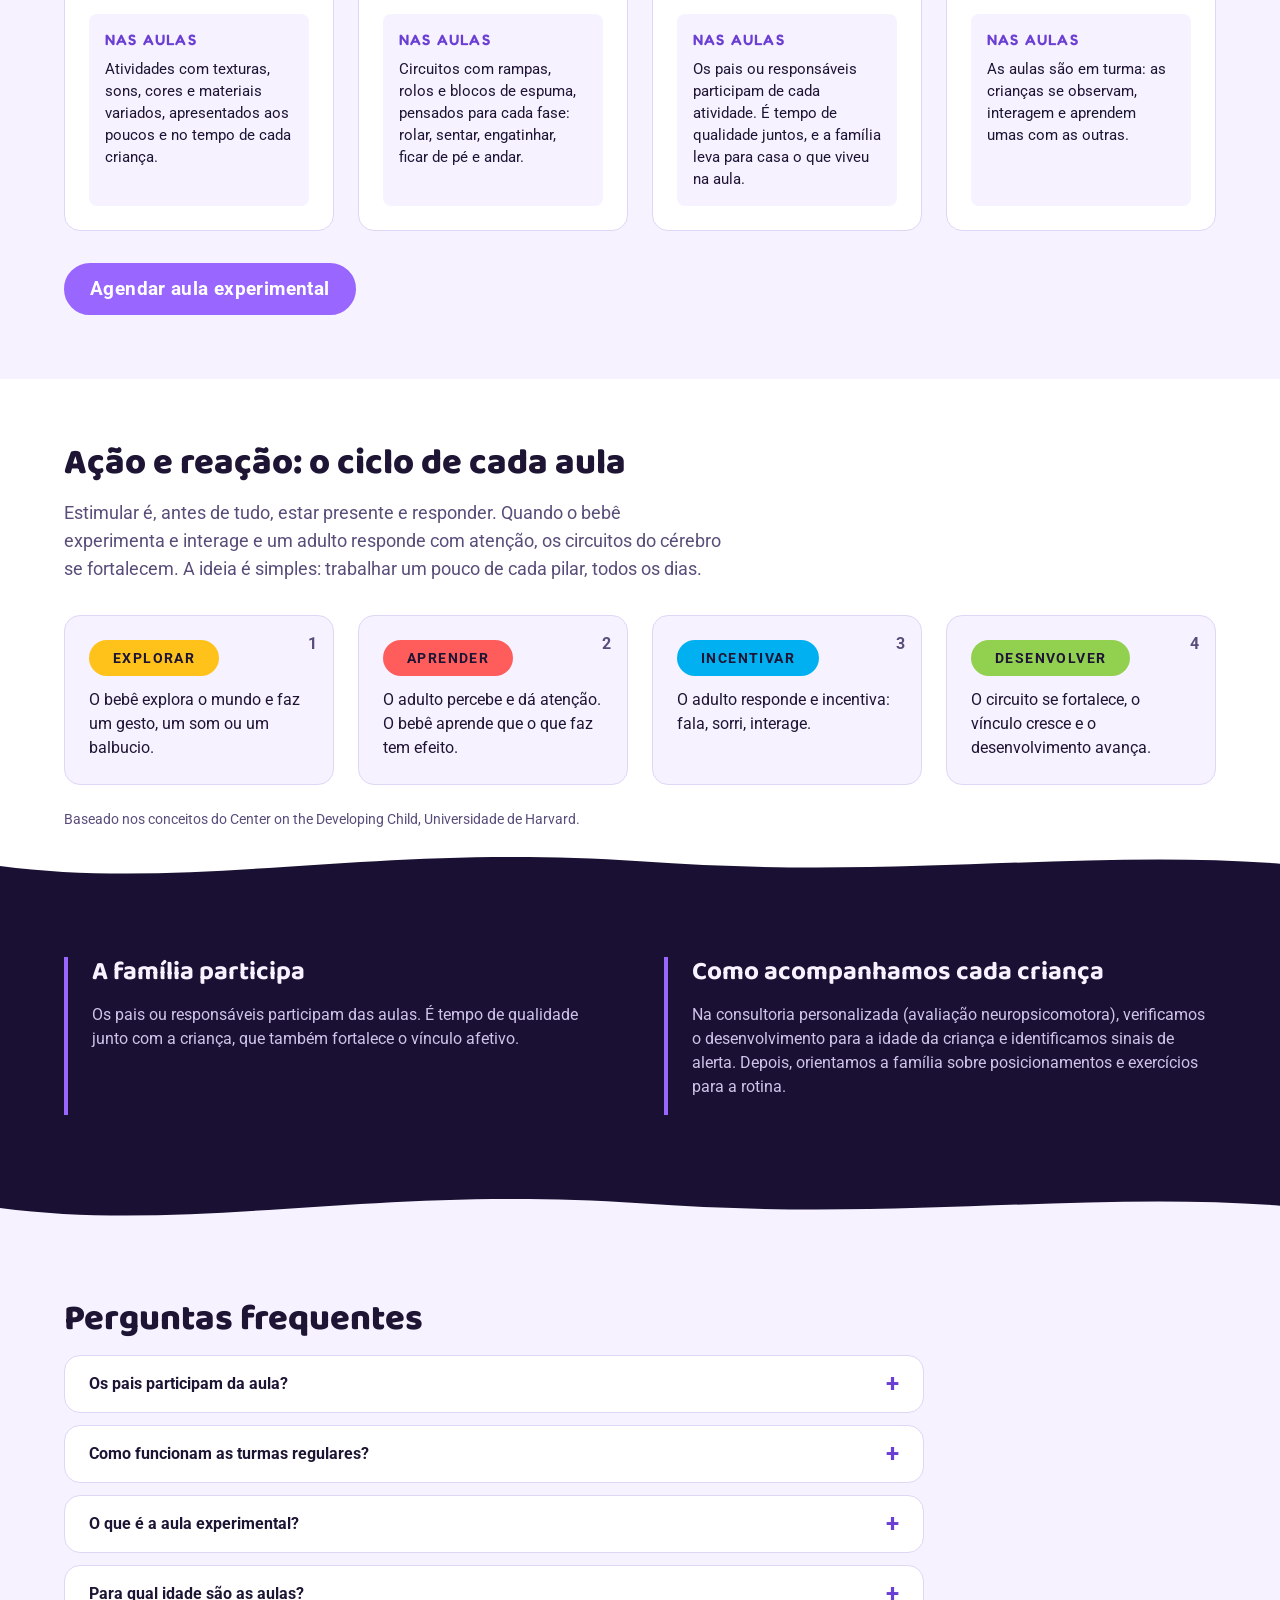
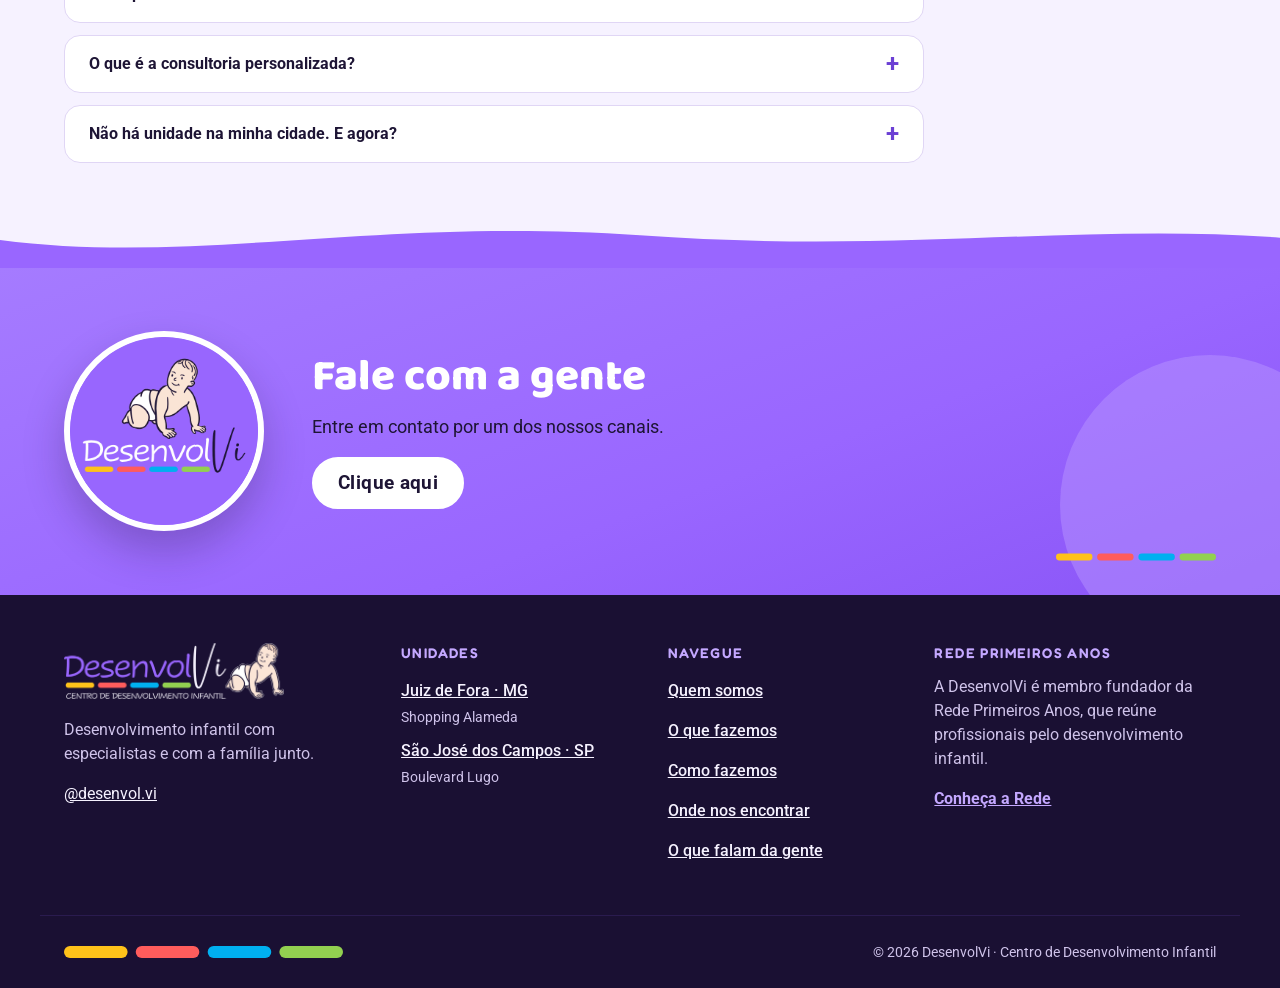
==== commit 59ed14ec: "Prévia: Fale com a gente e página de contatos (não publicada) Co-Authored-By: Claude Opus 5.5 <norep" ====
--- a/como-fazemos.html
+++ b/como-fazemos.html
@@ -16,7 +16,7 @@
 <link rel="apple-touch-icon" href="assets/img/apple-touch-icon.png">
 <link rel="preload" href="assets/fonts/baloo-2-latin-800-normal.woff2" as="font" type="font/woff2" crossorigin>
 <link rel="preload" href="assets/fonts/roboto-latin-400-normal.woff2" as="font" type="font/woff2" crossorigin>
-<link rel="stylesheet" href="assets/css/style.css?v=3">
+<link rel="stylesheet" href="assets/css/style.css?v=4">
 </head>
 <body>
 <a class="pular" href="#conteudo">Pular para o conteúdo</a>
@@ -101,11 +101,11 @@
     <svg class="onda o-lilas onda-topo" viewBox="0 0 1440 96" preserveAspectRatio="none" aria-hidden="true" focusable="false"><path d="M0,48 C220,92 420,8 720,40 C1010,72 1220,18 1440,44 L1440,96 L0,96 Z" fill="currentColor"/></svg>
     <span class="decor" aria-hidden="true"><span class="bolha b3"></span></span>
     <div class="wrap cta-in">
-      <img class="cta-bebe" src="assets/img/bebe.png" alt="" width="220" height="210" loading="lazy">
+      <img class="cta-logo" src="assets/img/logo-icone.png" alt="DesenvolVi, Centro de Desenvolvimento Infantil" width="256" height="256" loading="lazy">
       <div>
-        <h2>Venha conhecer a DesenvolVi</h2>
-        <p>Escolha a unidade e converse com a equipe pelo WhatsApp. A primeira aula é para vocês conhecerem o espaço, sem compromisso.</p>
-        <a class="btn btn-claro" href="index.html#unidades" data-agendar="experimental" data-evento="cta_final">Agendar aula experimental</a>
+        <h2>Fale com a gente</h2>
+        <p>Entre em contato por um dos nossos canais.</p>
+        <a class="btn btn-claro" href="contato.html" aria-label="Clique aqui para ver todos os nossos canais de contato" data-evento="cta_final">Clique aqui</a>
       </div>
       <img class="faixa cta-faixa" src="assets/img/faixa.svg" alt="" width="200" height="12">
     </div>
@@ -149,7 +149,7 @@
   </div>
 </dialog>
 
-<script src="assets/js/config.js?v=3"></script>
-<script src="assets/js/app.js?v=3"></script>
+<script src="assets/js/config.js?v=4"></script>
+<script src="assets/js/app.js?v=4"></script>
 </body>
 </html>
--- a/assets/css/style.css
+++ b/assets/css/style.css
@@ -582,3 +582,37 @@
 .formacao li{position:relative;padding-left:22px;margin-bottom:var(--space-3)}
 .formacao li:last-child{margin-bottom:0}
 .formacao li::before{content:"";position:absolute;left:2px;top:9px;width:9px;height:9px;border-radius:50%;background:var(--brand)}
+/* Quem somos: foto da Tia Vivi em formato retrato */
+.foto-red.retrato{aspect-ratio:3/4;width:100%;max-width:320px;justify-self:center;align-self:center}
+.foto-red.retrato img{object-position:50% 20%}
+@media (max-width:767px){.foto-red.retrato{max-width:280px;margin:0 auto}}
+/* O que falam: esconde o título "avaliação de clientes" que vem do quadro de avaliações do Google */
+[data-avaliacoes] .es-widget-title-container{display:none!important}
+
+/* Chamada final "Fale com a gente": logo-ícone da marca no lugar do bebê */
+.cta-final .cta-logo{flex:none;width:200px;height:200px;border-radius:50%;border:6px solid #fff;box-shadow:0 20px 40px rgba(30,21,53,.25)}
+@media (max-width:767px){.cta-final .cta-logo{width:140px;height:140px;border-width:5px}}
+
+/* ==========================================================================
+   Página de contatos (link da bio): pensada para o celular, uma coluna de botões
+   ========================================================================== */
+html:has(> body.pg-links){background:#8A55F7}
+body.pg-links{min-height:100vh;background:linear-gradient(160deg,#A57BFF 0%,var(--brand) 55%,#8A55F7 100%)}
+.links-wrap{max-width:480px;margin:0 auto;padding:var(--space-7) var(--space-4) var(--space-7);text-align:center}
+.links-logo{display:block;width:120px;height:120px;margin:0 auto var(--space-4);border-radius:50%;border:5px solid #fff;box-shadow:0 14px 30px rgba(30,21,53,.25)}
+.links-tit{color:#fff;font-size:36px;line-height:40px;margin:0 0 var(--space-2)}
+.links-sub{font-family:var(--subtitulo);font-weight:500;font-size:18px;line-height:26px;color:var(--on-surface-brand);margin:0 0 var(--space-6)}
+.links-sub a{color:var(--on-surface-brand)}
+.links-grupo{margin:0 0 var(--space-5)}
+.links-grupo-tit{font-family:var(--subtitulo);font-weight:600;font-size:15px;line-height:20px;letter-spacing:.09em;text-transform:uppercase;color:var(--on-surface-brand);margin:0 0 var(--space-3)}
+.link-btn{display:flex;align-items:center;gap:var(--space-3);min-height:58px;padding:var(--space-2) var(--space-5) var(--space-2) var(--space-2);margin:0 0 var(--space-3);background:#fff;border-radius:var(--radius-pill);color:var(--ink);font-weight:700;font-size:17px;line-height:22px;text-decoration:none;box-shadow:0 6px 16px rgba(30,21,53,.15);transition:transform .15s ease,box-shadow .15s ease}
+.link-btn:hover{transform:translateY(-2px);box-shadow:0 10px 22px rgba(30,21,53,.22)}
+.link-btn:focus-visible{outline:3px solid #fff;outline-offset:3px}
+.link-ic{flex:none;display:inline-flex;align-items:center;justify-content:center;width:42px;height:42px;border-radius:50%;background:var(--surface-soft);color:var(--brand-text)}
+.link-ic svg,.link-ic .ic{width:21px;height:21px}
+.link-txt{flex:1;text-align:left}
+.link-btn.destaque{background:var(--ink);color:#fff;font-size:18px}
+.link-btn.destaque .link-ic{background:var(--explorar);color:var(--on-pilula)}
+.links-faixa{display:block;margin:var(--space-6) auto var(--space-3);width:160px;height:auto}
+.links-rodape{margin:0;font-size:14px;line-height:20px;color:var(--on-surface-brand)}
+@media (prefers-reduced-motion:reduce){.link-btn{transition:none}.link-btn:hover{transform:none}}
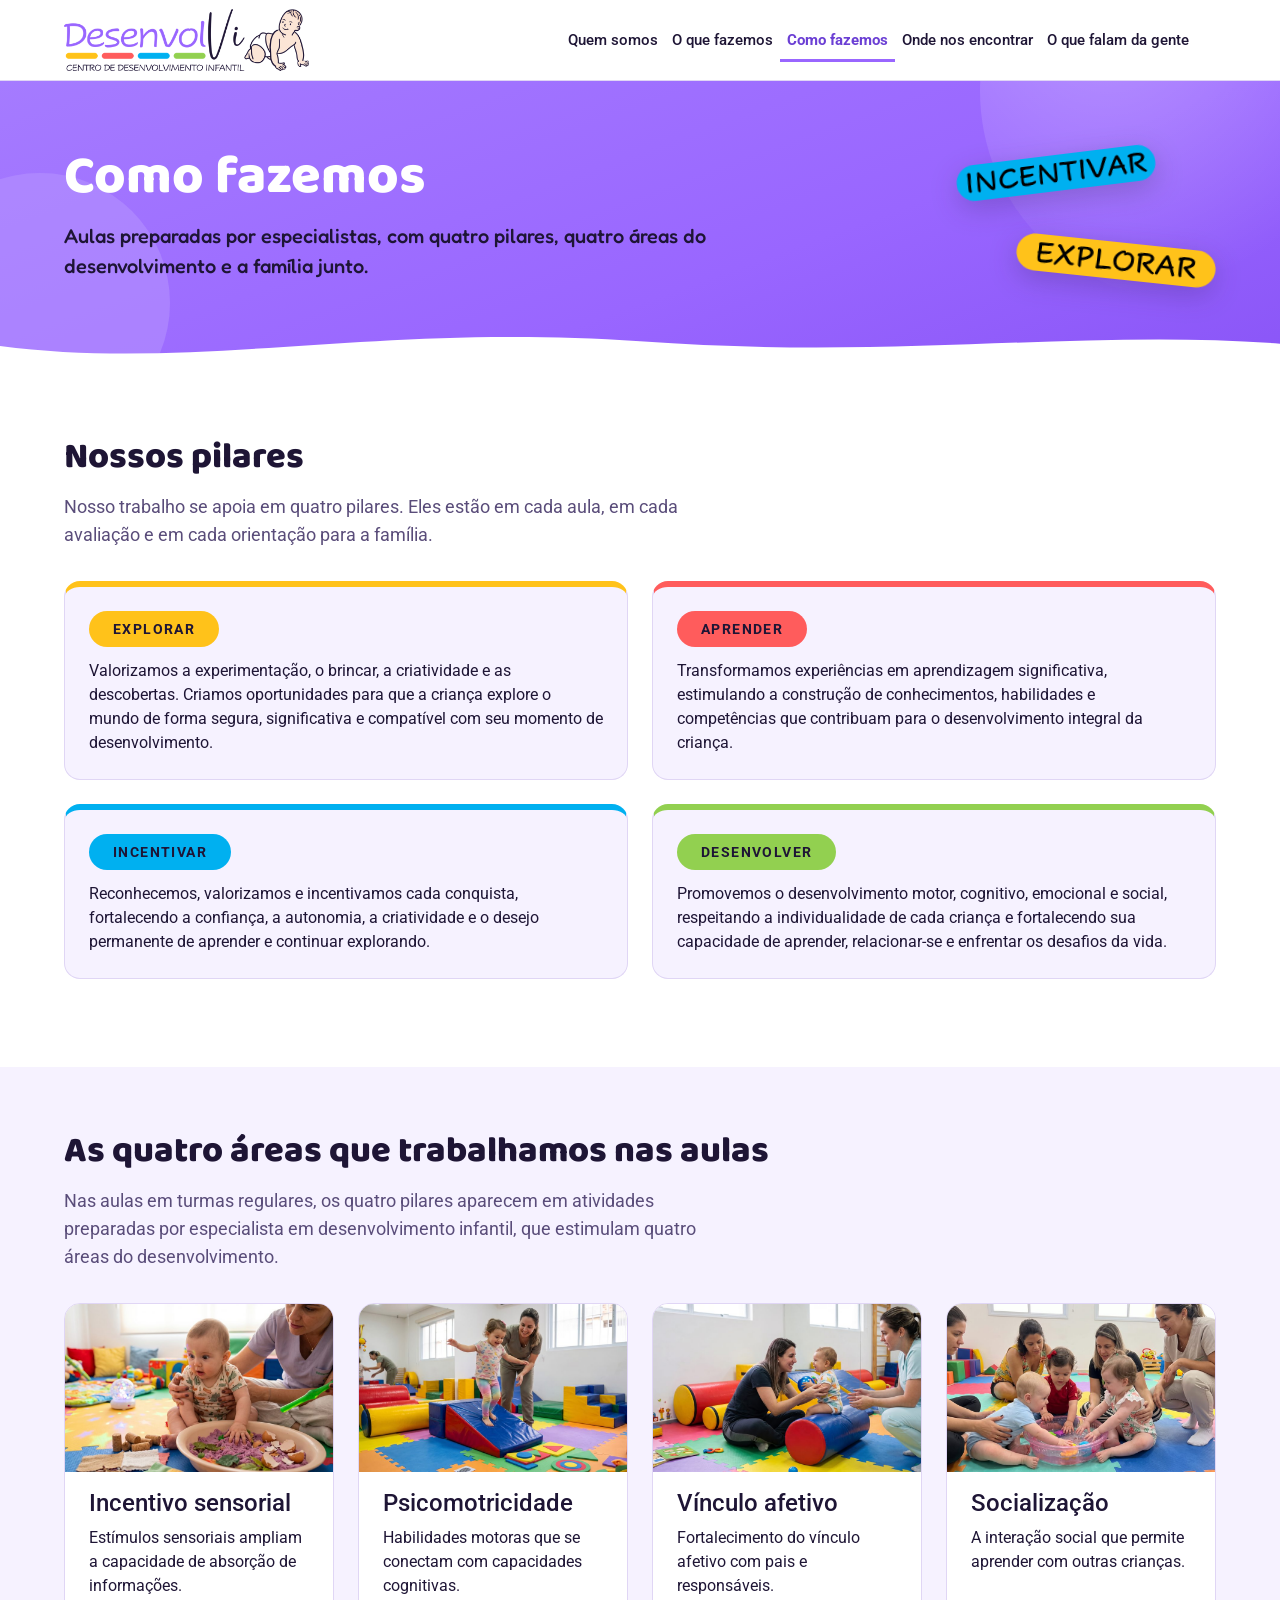
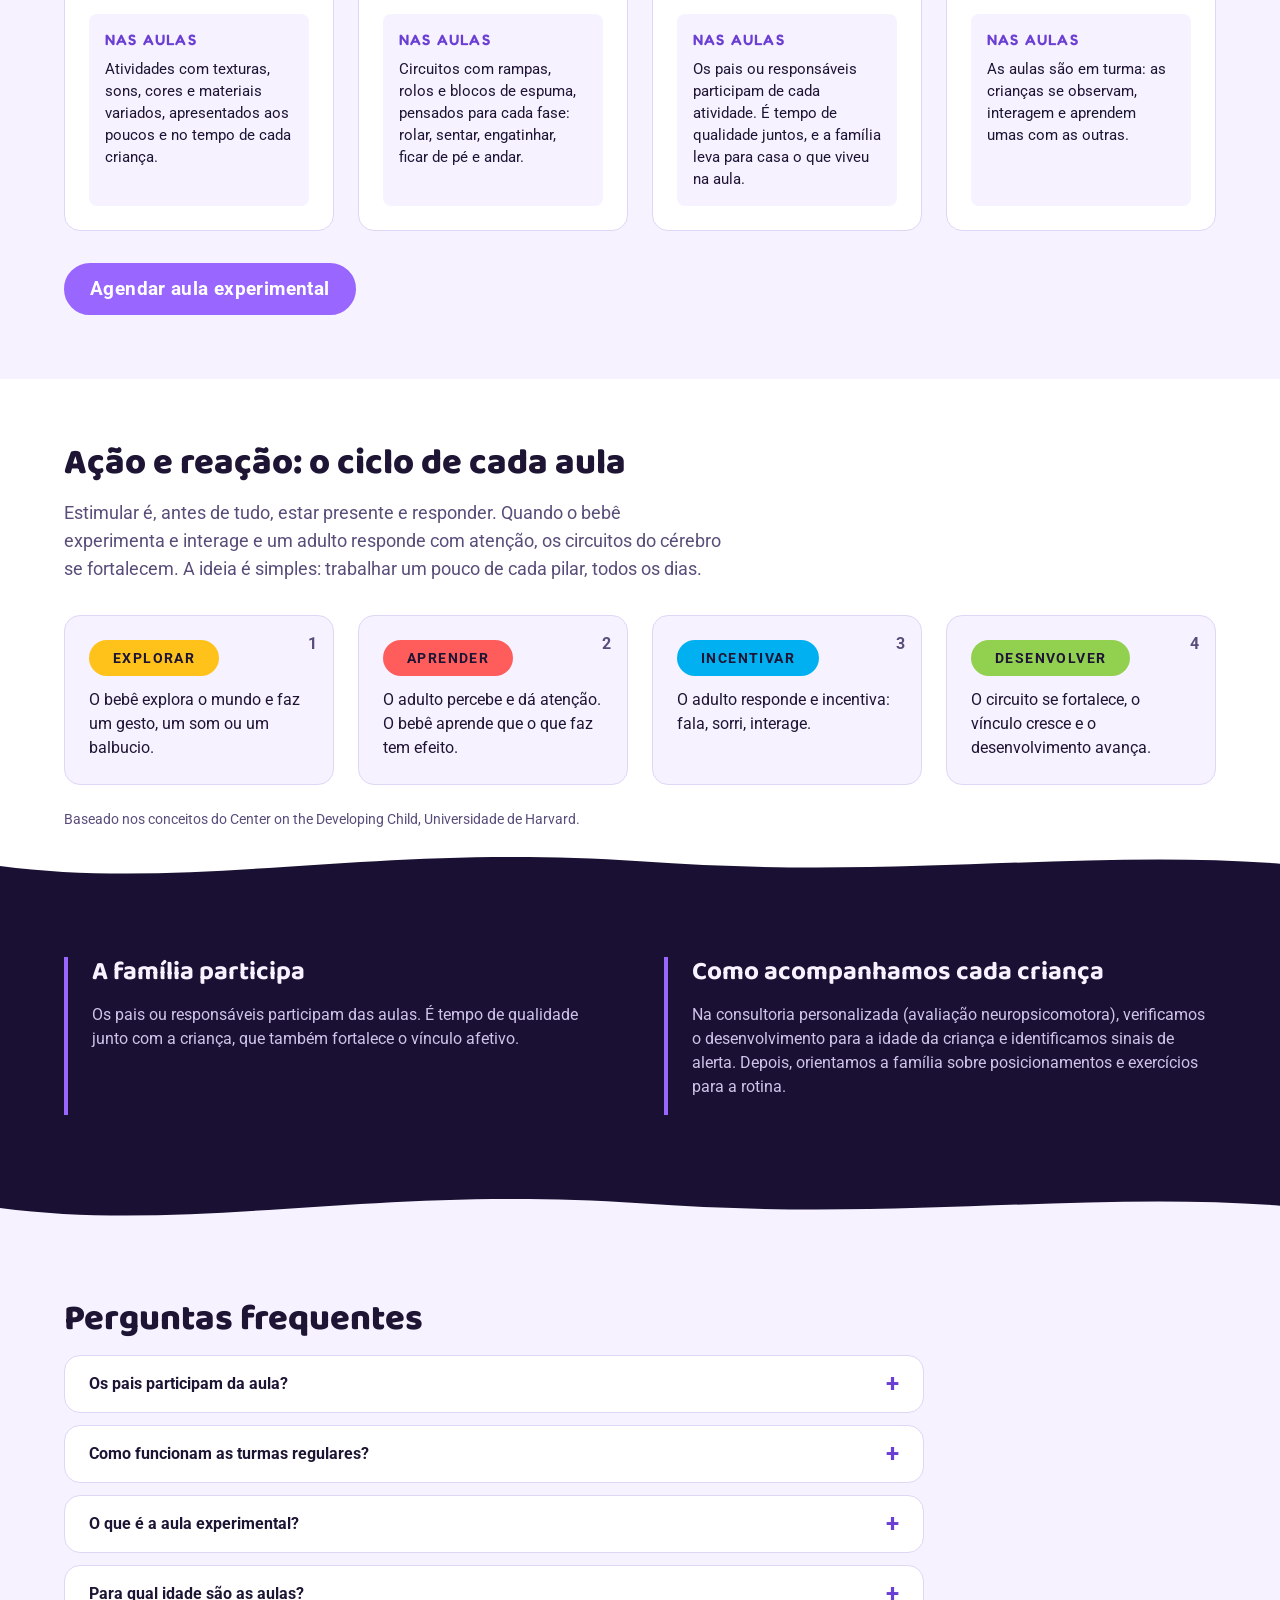
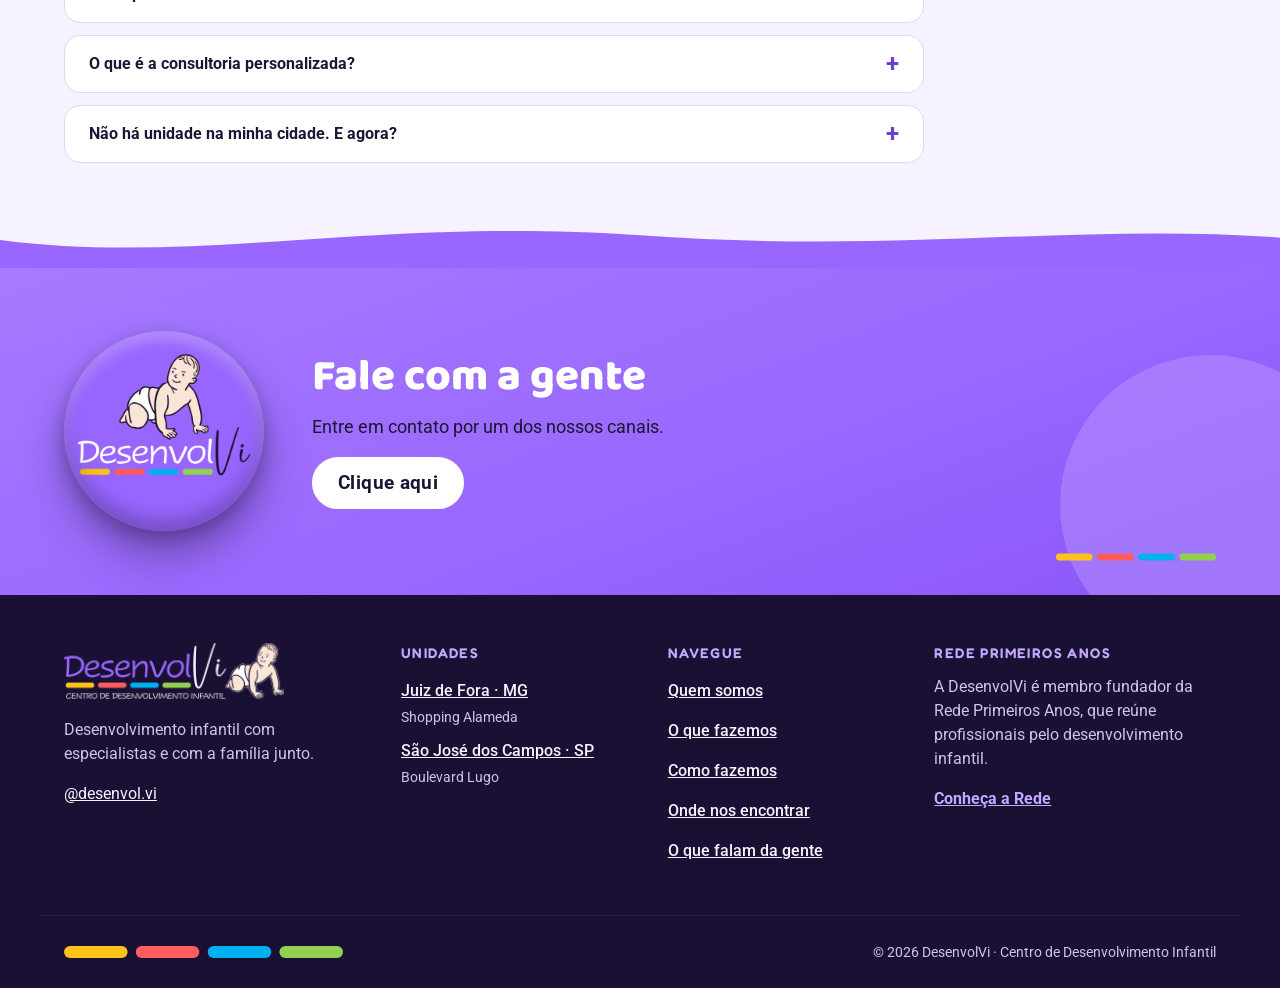
==== commit 87fc3be6: "Prévia: logo-ícone com profundidade, sem borda Co-Authored-By: Claude Opus 5.5 <noreply@anthropic.co" ====
--- a/como-fazemos.html
+++ b/como-fazemos.html
@@ -101,7 +101,7 @@
     <svg class="onda o-lilas onda-topo" viewBox="0 0 1440 96" preserveAspectRatio="none" aria-hidden="true" focusable="false"><path d="M0,48 C220,92 420,8 720,40 C1010,72 1220,18 1440,44 L1440,96 L0,96 Z" fill="currentColor"/></svg>
     <span class="decor" aria-hidden="true"><span class="bolha b3"></span></span>
     <div class="wrap cta-in">
-      <img class="cta-logo" src="assets/img/logo-icone.png" alt="DesenvolVi, Centro de Desenvolvimento Infantil" width="256" height="256" loading="lazy">
+      <span class="logo-3d cta-logo"><img src="assets/img/logo-icone.png" alt="DesenvolVi, Centro de Desenvolvimento Infantil" width="256" height="256" loading="lazy"></span>
       <div>
         <h2>Fale com a gente</h2>
         <p>Entre em contato por um dos nossos canais.</p>
--- a/assets/css/style.css
+++ b/assets/css/style.css
@@ -590,8 +590,12 @@
 [data-avaliacoes] .es-widget-title-container{display:none!important}
 
 /* Chamada final "Fale com a gente": logo-ícone da marca no lugar do bebê */
-.cta-final .cta-logo{flex:none;width:200px;height:200px;border-radius:50%;border:6px solid #fff;box-shadow:0 20px 40px rgba(30,21,53,.25)}
-@media (max-width:767px){.cta-final .cta-logo{width:140px;height:140px;border-width:5px}}
+/* logo-ícone com profundidade (sombra projetada e relevo interno), sem borda */
+.logo-3d{position:relative;display:block;flex:none;border-radius:50%;box-shadow:0 24px 44px rgba(30,21,53,.38),0 8px 16px rgba(30,21,53,.26)}
+.logo-3d img,.cta-final .logo-3d img{display:block;width:100%;height:100%;border-radius:50%}
+.logo-3d::after{content:"";position:absolute;inset:0;border-radius:50%;pointer-events:none;box-shadow:inset 0 -10px 18px rgba(30,21,53,.30),inset 0 8px 14px rgba(255,255,255,.30)}
+.cta-final .cta-logo{width:200px;height:200px}
+@media (max-width:767px){.cta-final .cta-logo{width:140px;height:140px}}
 
 /* ==========================================================================
    Página de contatos (link da bio): pensada para o celular, uma coluna de botões
@@ -599,7 +603,7 @@
 html:has(> body.pg-links){background:#8A55F7}
 body.pg-links{min-height:100vh;background:linear-gradient(160deg,#A57BFF 0%,var(--brand) 55%,#8A55F7 100%)}
 .links-wrap{max-width:480px;margin:0 auto;padding:var(--space-7) var(--space-4) var(--space-7);text-align:center}
-.links-logo{display:block;width:120px;height:120px;margin:0 auto var(--space-4);border-radius:50%;border:5px solid #fff;box-shadow:0 14px 30px rgba(30,21,53,.25)}
+.links-logo{width:128px;height:128px;margin:0 auto var(--space-5)}
 .links-tit{color:#fff;font-size:36px;line-height:40px;margin:0 0 var(--space-2)}
 .links-sub{font-family:var(--subtitulo);font-weight:500;font-size:18px;line-height:26px;color:var(--on-surface-brand);margin:0 0 var(--space-6)}
 .links-sub a{color:var(--on-surface-brand)}
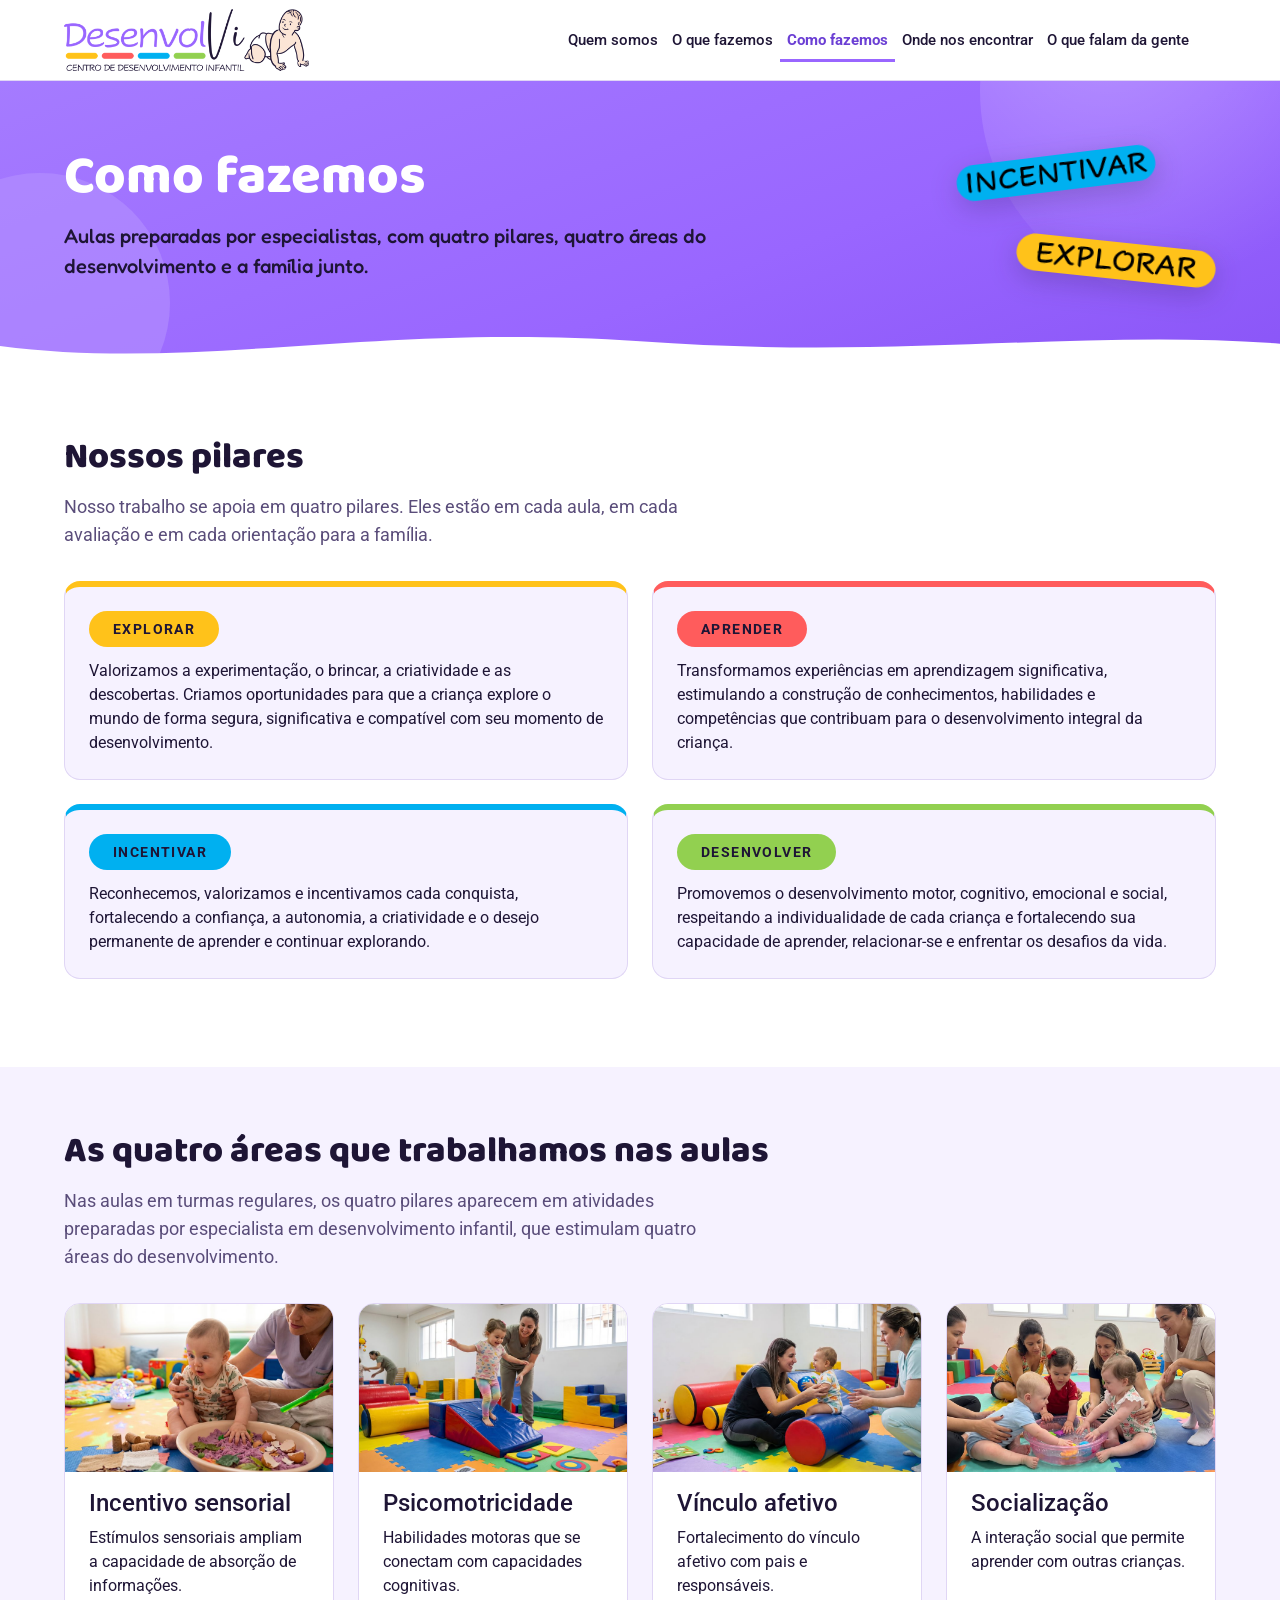
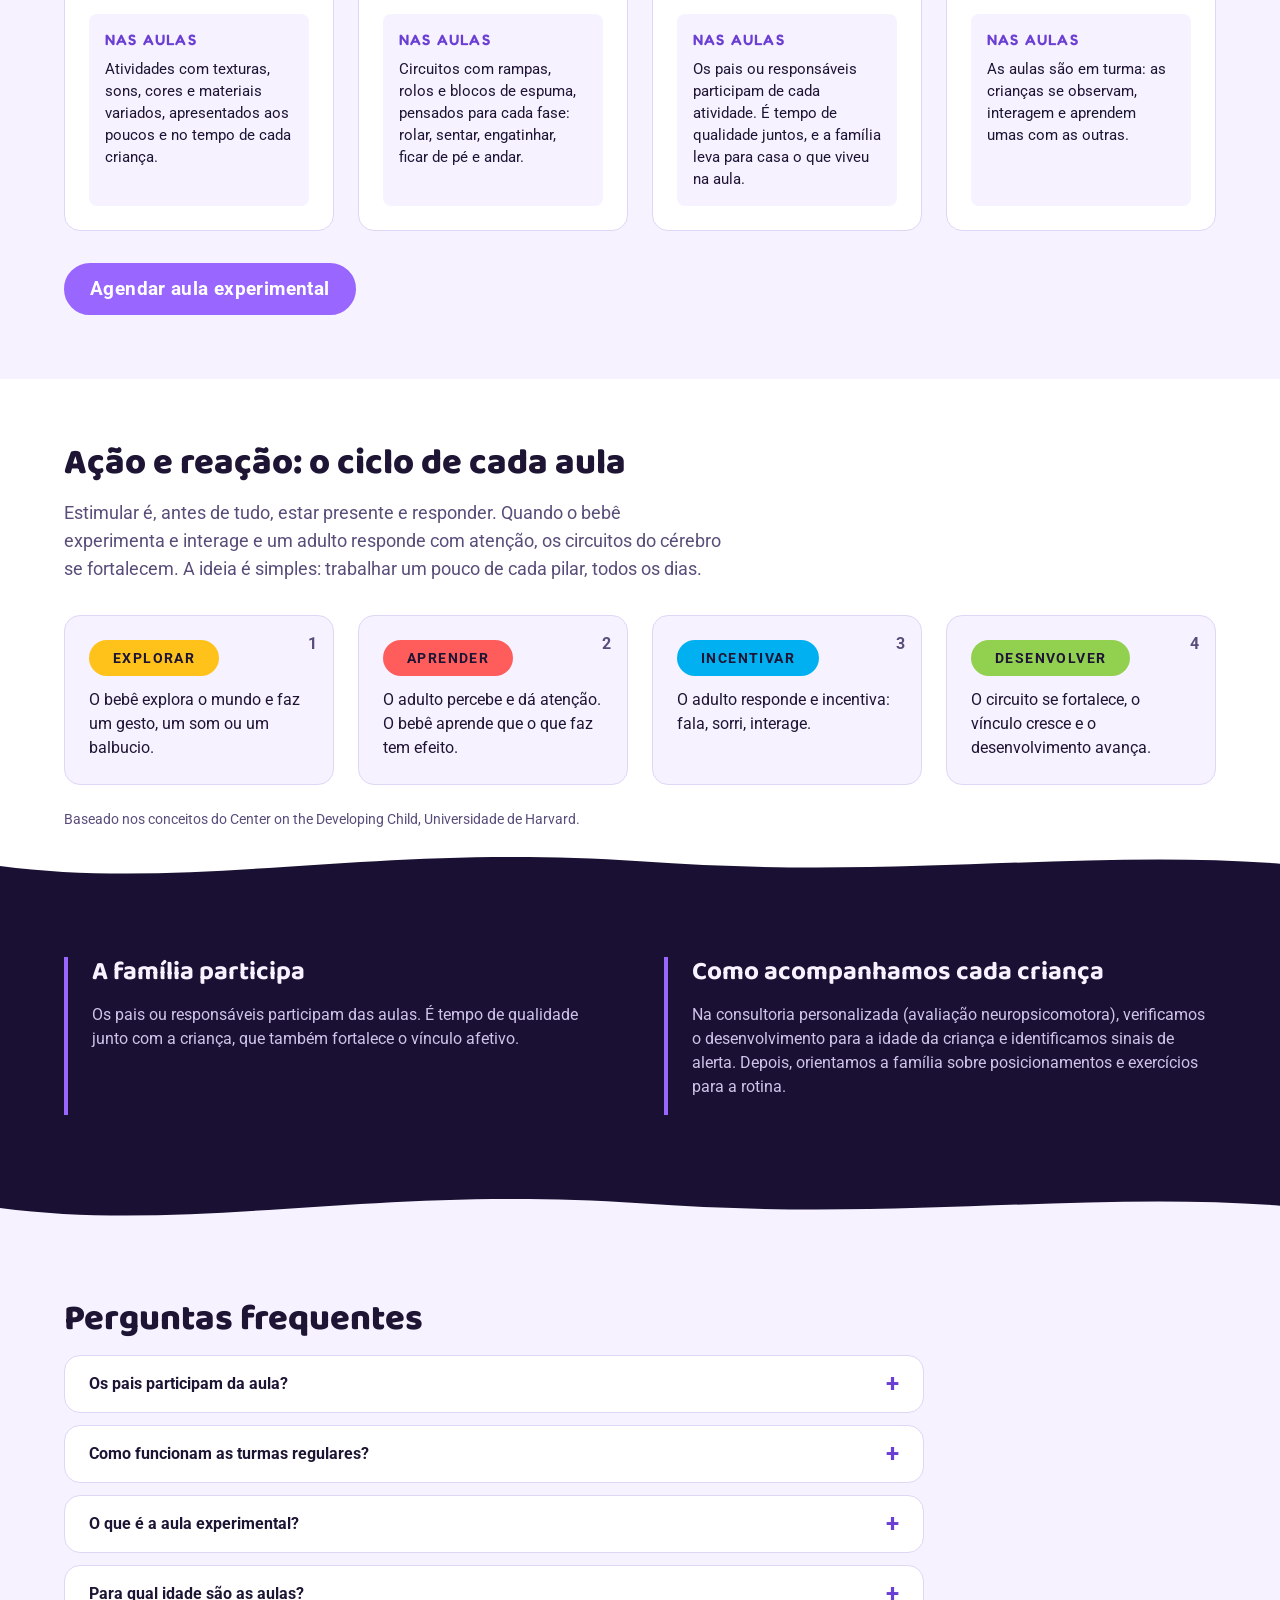
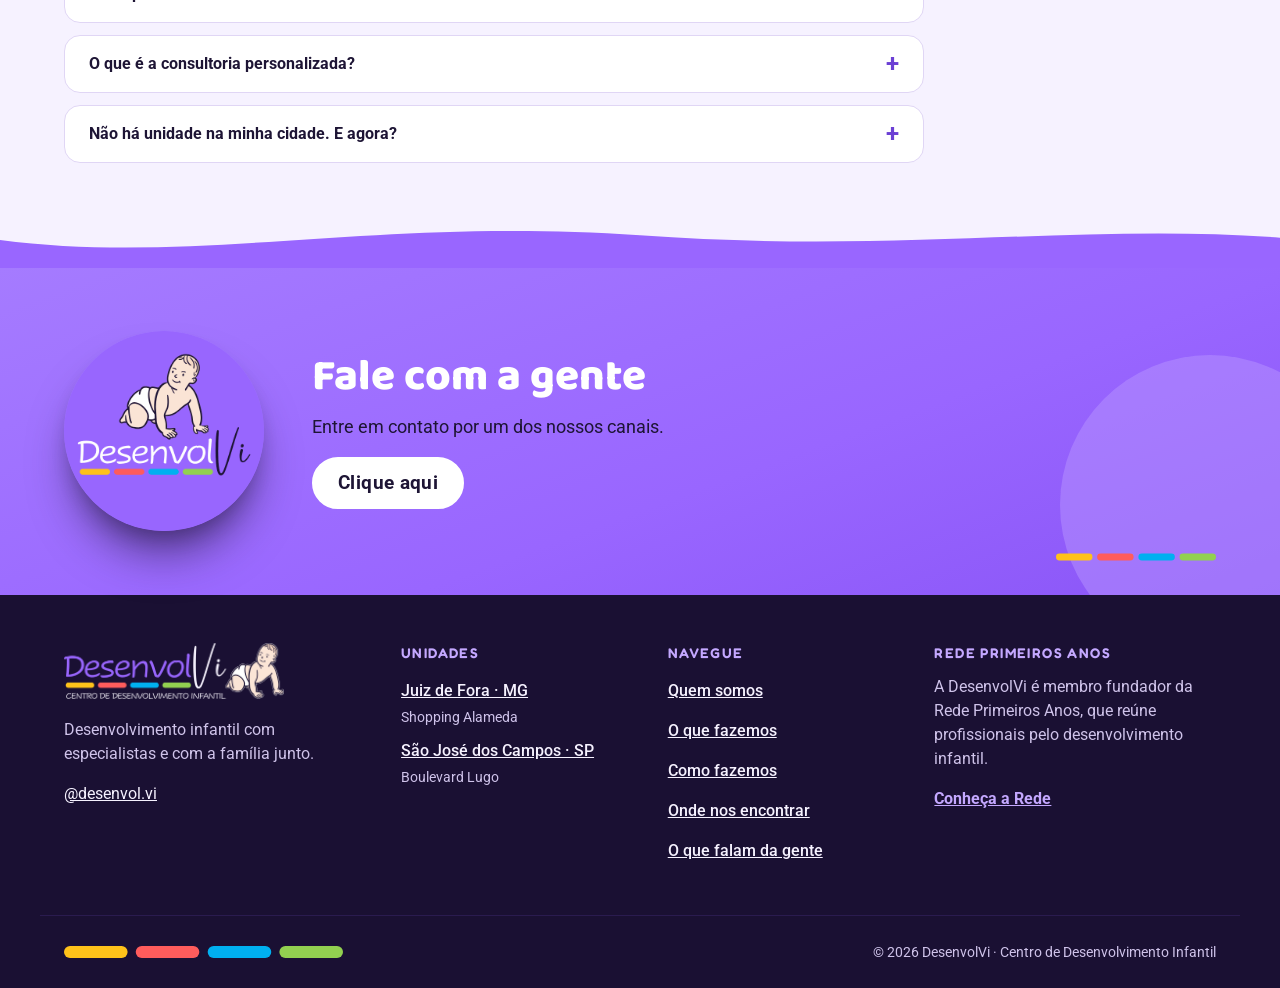
==== commit 61ea29a3: "Fale com a gente: nova chamada no fim de todas as páginas e página de contatos - Chamada final com o" ====
--- a/como-fazemos.html
+++ b/como-fazemos.html
@@ -16,7 +16,7 @@
 <link rel="apple-touch-icon" href="assets/img/apple-touch-icon.png">
 <link rel="preload" href="assets/fonts/baloo-2-latin-800-normal.woff2" as="font" type="font/woff2" crossorigin>
 <link rel="preload" href="assets/fonts/roboto-latin-400-normal.woff2" as="font" type="font/woff2" crossorigin>
-<link rel="stylesheet" href="assets/css/style.css?v=4">
+<link rel="stylesheet" href="assets/css/style.css?v=5">
 </head>
 <body>
 <a class="pular" href="#conteudo">Pular para o conteúdo</a>
@@ -149,7 +149,7 @@
   </div>
 </dialog>
 
-<script src="assets/js/config.js?v=4"></script>
-<script src="assets/js/app.js?v=4"></script>
+<script src="assets/js/config.js?v=5"></script>
+<script src="assets/js/app.js?v=5"></script>
 </body>
 </html>
--- a/assets/css/style.css
+++ b/assets/css/style.css
@@ -590,10 +590,9 @@
 [data-avaliacoes] .es-widget-title-container{display:none!important}
 
 /* Chamada final "Fale com a gente": logo-ícone da marca no lugar do bebê */
-/* logo-ícone com profundidade (sombra projetada e relevo interno), sem borda */
-.logo-3d{position:relative;display:block;flex:none;border-radius:50%;box-shadow:0 24px 44px rgba(30,21,53,.38),0 8px 16px rgba(30,21,53,.26)}
+/* logo-ícone "flutuando": só uma sombra suave projetada abaixo, sem borda e sem relevo */
+.logo-3d{position:relative;display:block;flex:none;border-radius:50%;box-shadow:0 32px 46px -12px rgba(30,21,53,.62),0 12px 20px -8px rgba(30,21,53,.30)}
 .logo-3d img,.cta-final .logo-3d img{display:block;width:100%;height:100%;border-radius:50%}
-.logo-3d::after{content:"";position:absolute;inset:0;border-radius:50%;pointer-events:none;box-shadow:inset 0 -10px 18px rgba(30,21,53,.30),inset 0 8px 14px rgba(255,255,255,.30)}
 .cta-final .cta-logo{width:200px;height:200px}
 @media (max-width:767px){.cta-final .cta-logo{width:140px;height:140px}}
 
